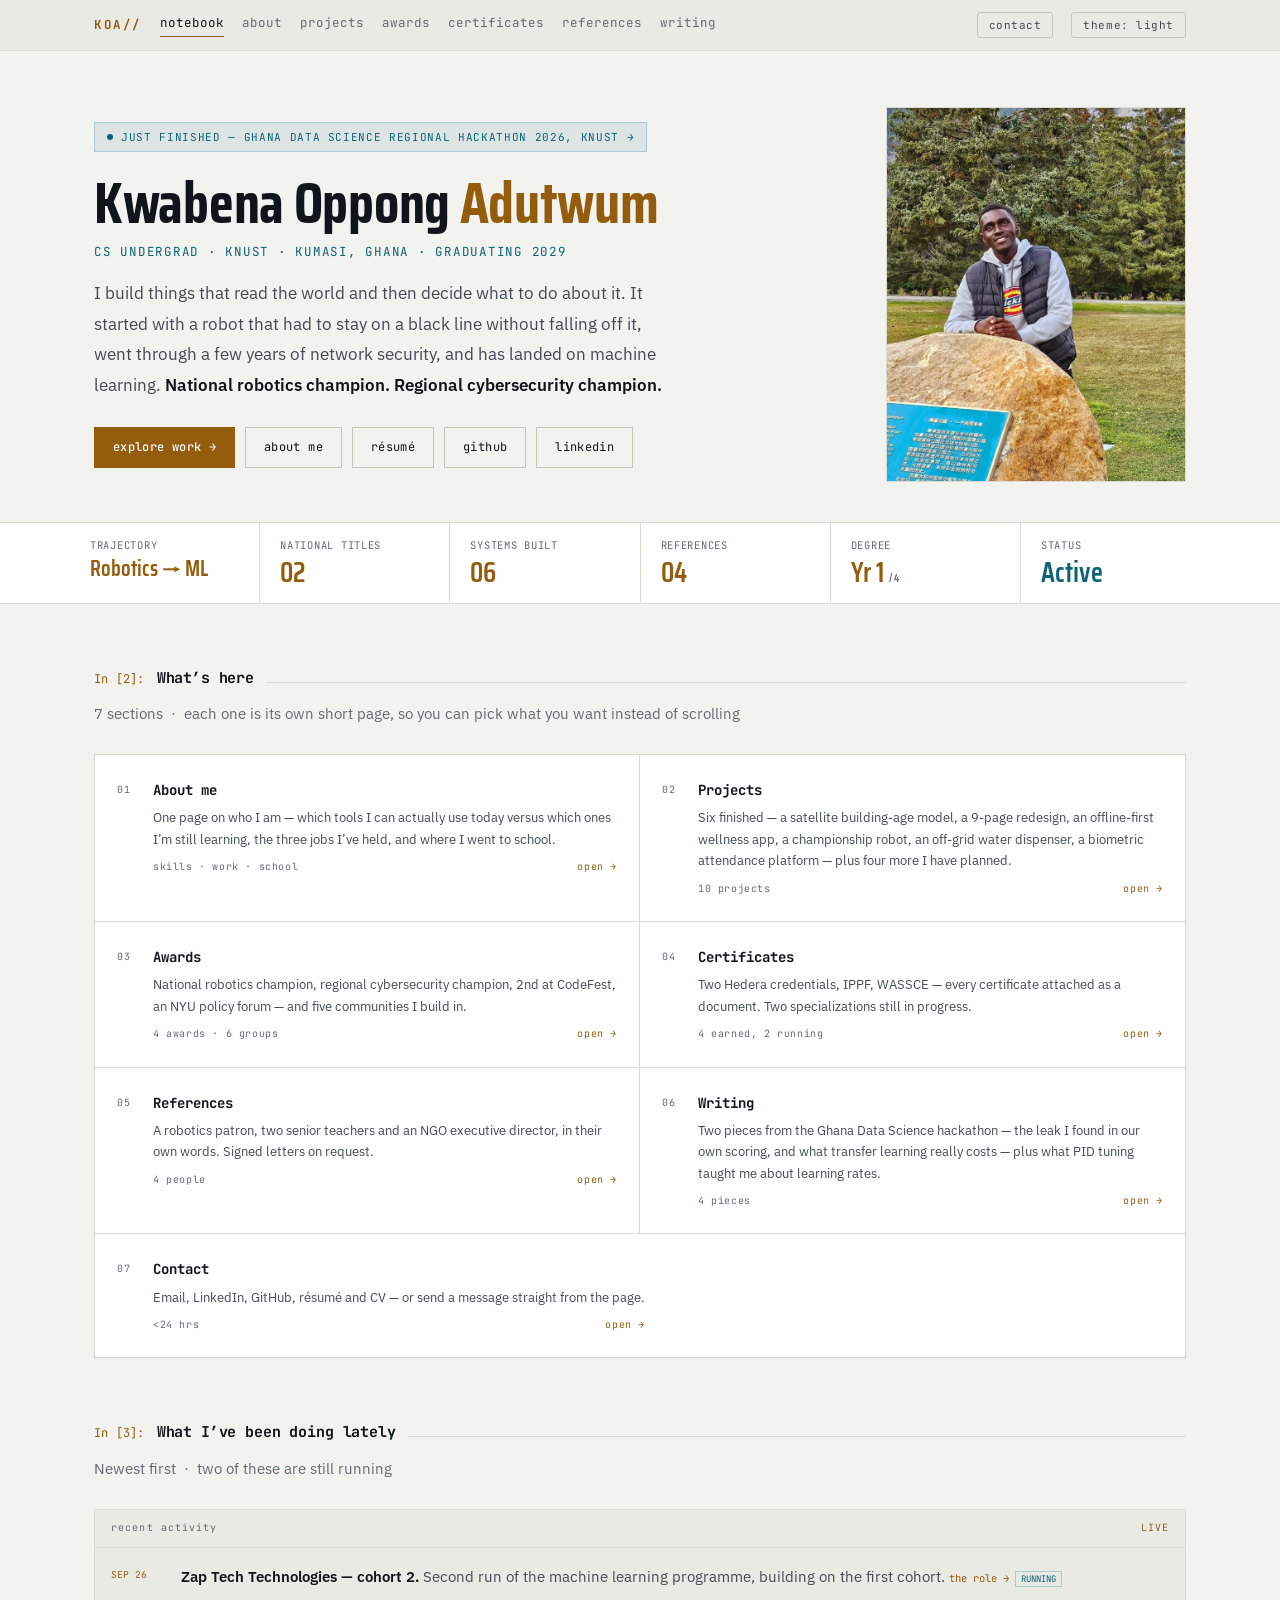
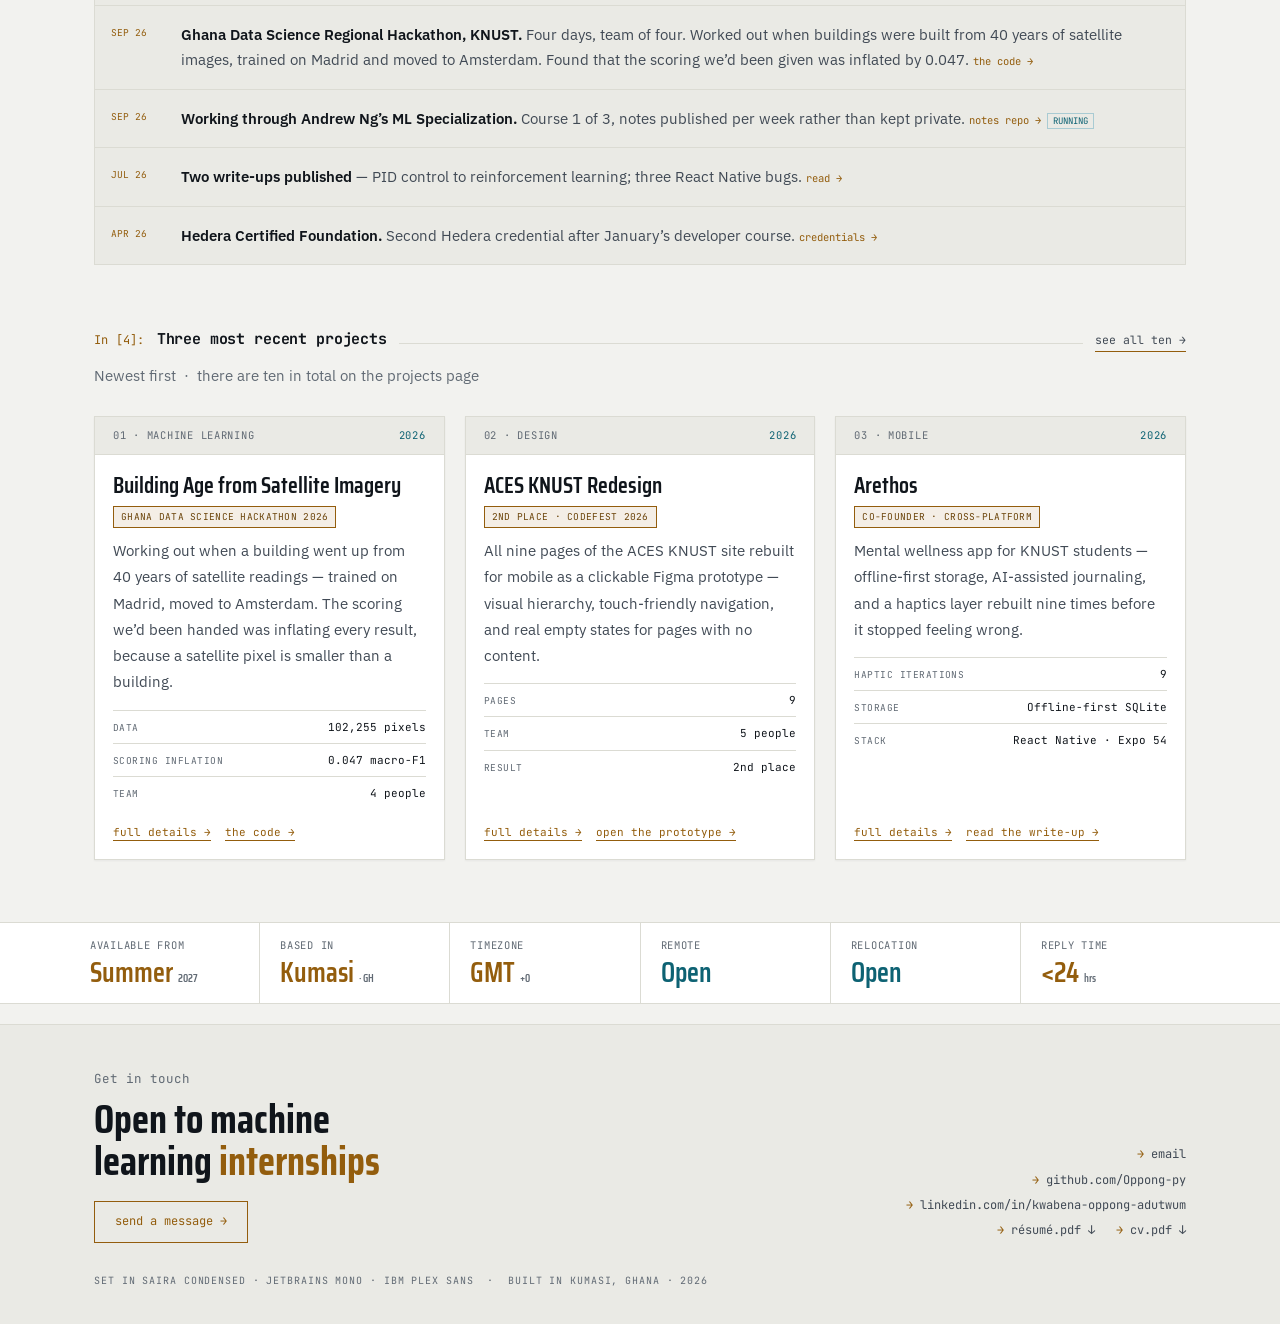
==== index.html @ 84f08b98 "recent_projects_section_update" ====
<!DOCTYPE html>
<html lang="en" data-theme="light">
<head>
<meta charset="UTF-8">
<meta name="viewport" content="width=device-width, initial-scale=1.0">
<title>Kwabena Oppong Adutwum | CS Undergrad &middot; Robotics &amp; Applied ML</title>
<meta name="description" content="Kwabena Oppong Adutwum — Computer Science undergraduate at KNUST, Ghana. National Robotics Champion 2025. Regional Cybersecurity Champion 2024. Building toward machine learning, from control loops to classifiers.">
<link rel="icon" href="assets/icons/favicon.ico" sizes="any">
<link rel="icon" type="image/png" sizes="32x32" href="assets/icons/favicon-32.png">
<link rel="icon" type="image/png" sizes="16x16" href="assets/icons/favicon-16.png">
<link rel="apple-touch-icon" href="assets/icons/apple-touch-icon.png">
<link rel="canonical" href="https://oppong-py.github.io/">
<meta property="og:url" content="https://oppong-py.github.io/">
<meta property="og:title" content="Kwabena Oppong Adutwum | CS Undergrad &middot; Robotics &amp; Applied ML">
<meta property="og:description" content="Kwabena Oppong Adutwum — Computer Science undergraduate at KNUST, Ghana. National Robotics Champion 2025. Regional Cybersecurity Champion 2024. Building toward machine learning, from control loops to classifiers.">
<meta property="og:type" content="website">
<meta property="og:image" content="https://oppong-py.github.io/assets/images/og-preview.png">
<meta name="twitter:card" content="summary_large_image">
<script>(function(){var r=document.documentElement;
try{var t=localStorage.getItem('koa-theme');
if(t==='dark'||t==='light')r.setAttribute('data-theme',t);}catch(e){}
/* Page-transition bootstrap. The hidden start state is applied ONLY once this
   script has run, so with JS off the site is simply always visible. */
try{if(!matchMedia('(prefers-reduced-motion: reduce)').matches){
  r.className+=' js-fx';
  var show=function(){if(r.className.indexOf('is-ready')<0)r.className+=' is-ready';};
  if(document.readyState!=='loading')requestAnimationFrame(show);
  else document.addEventListener('DOMContentLoaded',function(){requestAnimationFrame(show);});
  setTimeout(show,1200);                       /* failsafe: never stay blank */
}}catch(e){r.className+=' is-ready';}})();</script>
<script type="application/ld+json">
{"@context":"https://schema.org","@type":"ProfilePage","mainEntity":{"@type":"Person",
"name":"Kwabena Oppong Adutwum","url":"https://oppong-py.github.io","jobTitle":"Computer Science Student",
"description":"Computer Science undergraduate at KNUST with hands-on experience in embedded intelligence, autonomous systems, and applied machine learning.",
"image":"https://oppong-py.github.io/assets/images/portrait-v2.jpg","email":"oppongkwabena1777dev@gmail.com",
"sameAs":["https://github.com/Oppong-py","https://www.linkedin.com/in/kwabena-oppong-adutwum"],
"alumniOf":{"@type":"CollegeOrUniversity","name":"Kwame Nkrumah University of Science and Technology","url":"https://www.knust.edu.gh"},
"knowsAbout":["Machine Learning","Python","NumPy","Pandas","Robotics","PID Control","Cybersecurity","React Native"],
"award":["National Champion — Robofest Ghana 2025","Regional Champion — National Cybersecurity Challenge 2024","2nd Place — CodeFest 2026 UI/UX Challenge"]}}
</script>
<link rel="preconnect" href="https://fonts.googleapis.com">
<link rel="preconnect" href="https://fonts.gstatic.com" crossorigin>
<link href="https://fonts.googleapis.com/css2?family=Saira+Condensed:wght@500;600;700&family=JetBrains+Mono:wght@400;500;700&family=IBM+Plex+Sans:wght@400;500;600&display=swap" rel="stylesheet">
<link rel="stylesheet" href="styles.css">
</head>
<body>
<a href="#main" class="skip">Skip to content</a>
<nav aria-label="Main">
  <div class="wrap">
    <a href="index.html" class="id">KOA//</a>
    <div class="navlinks">
      <a href="index.html" class="on">notebook</a>
      <a href="about.html">about</a>
      <a href="projects.html">projects</a>
      <a href="achievements.html">awards</a>
      <a href="certifications.html">certificates</a>
      <a href="testimonials.html">references</a>
      <a href="writing.html">writing</a>
    </div>
    <a href="contact.html" class="tog ctc">contact</a>
    <button class="tog" id="themeToggle" type="button" aria-label="Switch colour theme">theme: light</button>
  </div>
</nav>

<div class="wrap hero" id="main">
  <div class="grid">
    <div>
      <a class="live" href="https://www.linkedin.com/posts/hack4dev-datascience-python-share-7483952238399242240-3sN1/" target="_blank" rel="noopener"><i></i>JUST FINISHED &mdash; GHANA DATA SCIENCE REGIONAL HACKATHON 2026, KNUST &rarr;</a>
      <h1>Kwabena Oppong <em>Adutwum</em></h1>
      <div class="role">CS UNDERGRAD &middot; KNUST &middot; KUMASI, GHANA &middot; GRADUATING 2029</div>
      <p class="blurb">I build things that read the world and then decide what to do about it. It started with a robot that had to stay on a black line without falling off it, went through a few years of network security, and has landed on machine learning. <b>National robotics champion. Regional cybersecurity champion.</b></p>
      <div class="cta">
        <a class="p" href="projects.html">explore work &rarr;</a>
        <a href="about.html">about me</a>
        <a href="assets/docs/resume.pdf" target="_blank" rel="noopener">r&eacute;sum&eacute;</a>
        <a href="https://github.com/Oppong-py" target="_blank" rel="noopener">github</a>
        <a href="https://www.linkedin.com/in/kwabena-oppong-adutwum" target="_blank" rel="noopener">linkedin</a>
      </div>
    </div>
    <div class="portrait">
      <img src="assets/images/portrait-v2.jpg" alt="Kwabena Oppong Adutwum" width="720" height="900">
    </div>
  </div>
</div>

<div class="strip">
  <div class="wrap">
    <div class="c"><div class="l">Trajectory</div><div class="v" style="font-size:22px">Robotics &rarr; ML</div></div>
    <div class="c"><div class="l">National titles</div><div class="v num">02</div></div>
    <div class="c"><div class="l">Systems built</div><div class="v num">06</div></div>
    <div class="c"><div class="l">References</div><div class="v num">04</div></div>
    <div class="c"><div class="l">Degree</div><div class="v">Yr 1 <small>/ 4</small></div></div>
    <div class="c"><div class="l">Status</div><div class="v cool">Active</div></div>
  </div>
</div>

<section class="wrap" id="contents">
  <div class="cell">
    <span class="in">In&nbsp;[2]:</span>
    <h2>What&rsquo;s here</h2>
    <span class="rule"></span>
  </div>
  <div class="out">7 sections &nbsp;&middot;&nbsp; each one is its own short page, so you can pick what you want instead of scrolling</div>
  <div class="toc">
    <a class="tc" href="about.html">
      <div class="n">01</div>
      <div class="b">
        <div class="cd">About me</div>
        <p>One page on who I am &mdash; which tools I can actually use today versus which ones I&rsquo;m still learning, the three jobs I&rsquo;ve held, and where I went to school.</p>
        <div class="mt"><span>skills &middot; work &middot; school</span><i>open &rarr;</i></div>
      </div>
    </a>
    <a class="tc" href="projects.html">
      <div class="n">02</div>
      <div class="b">
        <div class="cd">Projects</div>
        <p>Six finished &mdash; a satellite building-age model, a 9-page redesign, an offline-first wellness app, a championship robot, an off-grid water dispenser, a biometric attendance platform &mdash; plus four more I have planned.</p>
        <div class="mt"><span>10 projects</span><i>open &rarr;</i></div>
      </div>
    </a>
    <a class="tc" href="achievements.html">
      <div class="n">03</div>
      <div class="b">
        <div class="cd">Awards</div>
        <p>National robotics champion, regional cybersecurity champion, 2nd at CodeFest, an NYU policy forum &mdash; and five communities I build in.</p>
        <div class="mt"><span>4 awards &middot; 6 groups</span><i>open &rarr;</i></div>
      </div>
    </a>
    <a class="tc" href="certifications.html">
      <div class="n">04</div>
      <div class="b">
        <div class="cd">Certificates</div>
        <p>Two Hedera credentials, IPPF, WASSCE &mdash; every certificate attached as a document. Two specializations still in progress.</p>
        <div class="mt"><span>4 earned, 2 running</span><i>open &rarr;</i></div>
      </div>
    </a>
    <a class="tc" href="testimonials.html">
      <div class="n">05</div>
      <div class="b">
        <div class="cd">References</div>
        <p>A robotics patron, two senior teachers and an NGO executive director, in their own words. Signed letters on request.</p>
        <div class="mt"><span>4 people</span><i>open &rarr;</i></div>
      </div>
    </a>
    <a class="tc" href="writing.html">
      <div class="n">06</div>
      <div class="b">
        <div class="cd">Writing</div>
        <p>Two pieces from the Ghana Data Science hackathon &mdash; the leak I found in our own scoring, and what transfer learning really costs &mdash; plus what PID tuning taught me about learning rates.</p>
        <div class="mt"><span>4 pieces</span><i>open &rarr;</i></div>
      </div>
    </a>
    <a class="tc" href="contact.html">
      <div class="n">07</div>
      <div class="b">
        <div class="cd">Contact</div>
        <p>Email, LinkedIn, GitHub, r&eacute;sum&eacute; and CV &mdash; or send a message straight from the page.</p>
        <div class="mt"><span>&lt;24 hrs</span><i>open &rarr;</i></div>
      </div>
    </a>
  </div>
</section>

<section class="wrap" id="now" style="padding-top:0">
  <div class="cell">
    <span class="in">In&nbsp;[3]:</span>
    <h2>What I&rsquo;ve been doing lately</h2>
    <span class="rule"></span>
  </div>
  <div class="out">Newest first &nbsp;&middot;&nbsp; two of these are still running</div>
  <div class="log" id="log">
    <div class="h"><span>recent activity</span><b>LIVE</b></div>
    <div class="r"><time>SEP 26</time><span><b>Zap Tech Technologies &mdash; cohort 2.</b> Second run of the machine learning programme, building on the first cohort. <a href="about.html#experience">the role &rarr;</a><span class="st">RUNNING</span></span></div>
    <div class="r"><time>SEP 26</time><span><b>Ghana Data Science Regional Hackathon, KNUST.</b> Four days, team of four. Worked out when buildings were built from 40 years of satellite images, trained on Madrid and moved to Amsterdam. Found that the scoring we&rsquo;d been given was inflated by 0.047. <a href="https://github.com/Oppong-py/gds-hackathon-2026-building-age" target="_blank" rel="noopener">the code &rarr;</a></span></div>
    <div class="r"><time>SEP 26</time><span><b>Working through Andrew Ng&rsquo;s ML Specialization.</b> Course 1 of 3, notes published per week rather than kept private. <a href="https://github.com/Oppong-py/ml-specialization-coursera" target="_blank" rel="noopener">notes repo &rarr;</a><span class="st">RUNNING</span></span></div>
    <div class="r"><time>JUL 26</time><span><b>Two write-ups published</b> &mdash; PID control to reinforcement learning; three React Native bugs. <a href="writing.html">read &rarr;</a></span></div>
    <div class="r"><time>APR 26</time><span><b>Hedera Certified Foundation.</b> Second Hedera credential after January&rsquo;s developer course. <a href="certifications.html">credentials &rarr;</a></span></div>
  </div>
</section>

<section class="wrap" id="featured" style="padding-top:0">
  <div class="cell">
    <span class="in">In&nbsp;[4]:</span>
    <h2>Three most recent projects</h2>
    <span class="rule"></span>
    <a href="projects.html">see all ten &rarr;</a>
  </div>
  <div class="out">Newest first &nbsp;&middot;&nbsp; there are ten in total on the projects page</div>

  <div class="panels">
    <article class="pan">
      <div class="idx"><span>01 &middot; MACHINE LEARNING</span><b>2026</b></div>
      <div class="body">
        <h3>Building Age from Satellite Imagery</h3>
        <span class="tag">GHANA DATA SCIENCE HACKATHON 2026</span>
        <p>Working out when a building went up from 40 years of satellite readings &mdash; trained on Madrid, moved to Amsterdam. The scoring we&rsquo;d been handed was inflating every result, because a satellite pixel is smaller than a building.</p>
        <div class="spec">
          <div class="r"><span class="k">Data</span><span class="v num">102,255 pixels</span></div>
          <div class="r"><span class="k">Scoring inflation</span><span class="v num">0.047 macro-F1</span></div>
          <div class="r"><span class="k">Team</span><span class="v">4 people</span></div>
        </div>
        <div class="links"><a href="projects.html"><span>full details &rarr;</span></a><a href="https://github.com/Oppong-py/gds-hackathon-2026-building-age" target="_blank" rel="noopener"><span>the code &rarr;</span></a></div>
      </div>
    </article>

    <article class="pan">
      <div class="idx"><span>02 &middot; DESIGN</span><b>2026</b></div>
      <div class="body">
        <h3>ACES KNUST Redesign</h3>
        <span class="tag">2ND PLACE &middot; CODEFEST 2026</span>
        <p>All nine pages of the ACES KNUST site rebuilt for mobile as a clickable Figma prototype &mdash; visual hierarchy, touch-friendly navigation, and real empty states for pages with no content.</p>
        <div class="spec">
          <div class="r"><span class="k">Pages</span><span class="v num">9</span></div>
          <div class="r"><span class="k">Team</span><span class="v">5 people</span></div>
          <div class="r"><span class="k">Result</span><span class="v">2nd place</span></div>
        </div>
        <div class="links"><a href="projects.html"><span>full details &rarr;</span></a><a href="https://www.figma.com/proto/uZCkzk7lSsNmTTUwJMdSu9/Untitled?node-id=8-85&t=7QIixyMz9WWijsW7-1&starting-point-node-id=8%3A85" target="_blank" rel="noopener"><span>open the prototype &rarr;</span></a></div>
      </div>
    </article>

    <article class="pan">
      <div class="idx"><span>03 &middot; MOBILE</span><b>2026</b></div>
      <div class="body">
        <h3>Arethos</h3>
        <span class="tag">CO-FOUNDER &middot; CROSS-PLATFORM</span>
        <p>Mental wellness app for KNUST students &mdash; offline-first storage, AI-assisted journaling, and a haptics layer rebuilt nine times before it stopped feeling wrong.</p>
        <div class="spec">
          <div class="r"><span class="k">Haptic iterations</span><span class="v num">9</span></div>
          <div class="r"><span class="k">Storage</span><span class="v">Offline-first SQLite</span></div>
          <div class="r"><span class="k">Stack</span><span class="v">React Native &middot; Expo 54</span></div>
        </div>
        <div class="links"><a href="projects.html"><span>full details &rarr;</span></a><a href="blog-arethos-rn.html"><span>read the write-up &rarr;</span></a></div>
      </div>
    </article>
  </div>
  <div class="swipe-hint">&larr; swipe for more &rarr;</div>
</section>

<div class="strip">
  <div class="wrap">
    <div class="c"><div class="l">Available from</div><div class="v">Summer <small>2027</small></div></div>
    <div class="c"><div class="l">Based in</div><div class="v">Kumasi <small>&middot; GH</small></div></div>
    <div class="c"><div class="l">Timezone</div><div class="v">GMT <small>+0</small></div></div>
    <div class="c"><div class="l">Remote</div><div class="v cool">Open</div></div>
    <div class="c"><div class="l">Relocation</div><div class="v cool">Open</div></div>
    <div class="c"><div class="l">Reply time</div><div class="v num">&lt;24 <small>hrs</small></div></div>
  </div>
</div>

<footer>
  <div class="wrap">
    <div class="top">
      <div>
        <div class="k">Get in touch</div>
        <h2>Open to machine<br>learning <em>internships</em></h2>
        <a class="fcta" href="contact.html">send a message &rarr;</a>
      </div>
      <div class="links">
        <a href="mailto:oppongkwabena1777dev@gmail.com"><i>&rarr;</i> email</a><br>
        <a href="https://github.com/Oppong-py" target="_blank" rel="noopener"><i>&rarr;</i> github.com/Oppong-py</a><br>
        <a href="https://www.linkedin.com/in/kwabena-oppong-adutwum" target="_blank" rel="noopener"><i>&rarr;</i> linkedin.com/in/kwabena-oppong-adutwum</a><br>
        <a href="assets/docs/resume.pdf" target="_blank" rel="noopener"><i>&rarr;</i> r&eacute;sum&eacute;.pdf</a>
        <a href="assets/docs/resume.pdf" download title="Download r&eacute;sum&eacute;">&darr;</a> &nbsp;
        <a href="assets/docs/cv.pdf" target="_blank" rel="noopener"><i>&rarr;</i> cv.pdf</a>
        <a href="assets/docs/cv.pdf" download title="Download CV">&darr;</a>
      </div>
    </div>
    <div class="colophon">SET IN SAIRA CONDENSED &middot; JETBRAINS MONO &middot; IBM PLEX SANS &nbsp;&middot;&nbsp; BUILT IN KUMASI, GHANA &middot; 2026</div>
  </div>
</footer>

<div class="lb" id="lb" hidden><button class="lbx" type="button" aria-label="Close">&times;</button><img id="lbi" src="" alt=""></div>

<script>
(function () {
  var root = document.documentElement, btn = document.getElementById('themeToggle');
  function save(v) { try { localStorage.setItem('koa-theme', v); } catch (e) {} }
  /* the theme was already applied by the inline script in <head>, so there is
     no flash of the wrong colours here — this only wires up the toggle. */
  function label(){ btn.textContent = 'theme: ' + (root.getAttribute('data-theme') || 'light'); }
  label();
  btn.addEventListener('click', function () {
    var next = root.getAttribute('data-theme') === 'dark' ? 'light' : 'dark';
    root.setAttribute('data-theme', next); save(next); label();
  });

  /* lightbox — any element with data-lb opens its image full size */
  var lb = document.getElementById('lb'), lbi = document.getElementById('lbi');
  function close(){ lb.hidden = true; lbi.src = ''; document.body.style.overflow = ''; }
  document.querySelectorAll('[data-lb]').forEach(function (el) {
    el.addEventListener('click', function () {
      lbi.src = el.getAttribute('data-lb');
      lbi.alt = el.getAttribute('alt') || '';
      lb.hidden = false; document.body.style.overflow = 'hidden';
    });
  });
  /* ---- page departure ----------------------------------------------
     Deliberately NOT the View Transitions API. That API is unsupported in
     Firefox and silently does nothing when anything is off, and "nothing"
     looks exactly like the bug. This runs in every browser, on every
     protocol, every time. */
  if (root.className.indexOf('js-fx') !== -1) {
    document.addEventListener('click', function (e) {
      if (e.defaultPrevented || e.button !== 0) return;
      if (e.metaKey || e.ctrlKey || e.shiftKey || e.altKey) return;
      var a = e.target.closest ? e.target.closest('a') : null;
      if (!a || !a.href) return;
      if (a.target && a.target !== '_self') return;      /* new-tab links */
      if (a.hasAttribute('download')) return;
      var href = a.getAttribute('href') || '';
      if (href.charAt(0) === '#' || /^(mailto|tel):/i.test(href)) return;
      var u; try { u = new URL(a.href, location.href); } catch (err) { return; }
      if (u.origin !== location.origin) return;          /* off-site */
      if (/\.(pdf|png|jpe?g|gif|svg|mp4|zip)$/i.test(u.pathname)) return;
      if (u.href === location.href) return;              /* same page */

      e.preventDefault();
      root.className += ' is-leaving';
      var gone = false;
      var go = function () { if (!gone) { gone = true; location.href = a.href; } };
      setTimeout(go, 100);                               /* matches the CSS */
    });
  }
  /* Warm the next page on hover. By the time a visitor has moved the
     pointer onto a link and pressed it (~200ms at minimum), the document
     is usually already fetched — so the exit fade is the only cost. */
  if (root.className.indexOf('js-fx') !== -1) {
    var warmed = {};
    var warm = function (e) {
      var a = e.target.closest ? e.target.closest('a') : null;
      if (!a || !a.href || (a.target && a.target !== '_self')) return;
      var u; try { u = new URL(a.href, location.href); } catch (err) { return; }
      if (u.origin !== location.origin || warmed[u.href]) return;
      if (!/\.html?$/i.test(u.pathname) && u.pathname !== '/') return;
      warmed[u.href] = 1;
      var l = document.createElement('link');
      l.rel = 'prefetch'; l.href = u.href;
      document.head.appendChild(l);
    };
    document.addEventListener('mouseover', warm, { passive: true });
    document.addEventListener('focusin', warm);
  }

  /* coming back via the back button restores a bfcached page mid-fade */
  window.addEventListener('pageshow', function () {
    root.className = root.className.replace(/\s*is-leaving/g, '');
  });

  /* show the confirmation banner when Formspree sends the visitor back */
  if (location.search.indexOf('sent=1') !== -1) {
    var s = document.getElementById('sent');
    if (s) { s.hidden = false; s.scrollIntoView({block:'center'}); }
  }

  lb.addEventListener('click', close);
  document.addEventListener('keydown', function (e) { if (e.key === 'Escape' && !lb.hidden) close(); });
})();
</script>
</body>
</html>
---- styles.css ----
/* ═══════════════════════════════════════════════════════════
   Kwabena Oppong Adutwum — portfolio v2 "Notebook"
   Light-first. Dark via [data-theme="dark"] or OS preference.
   ═══════════════════════════════════════════════════════════ */

*, *::before, *::after { box-sizing: border-box; margin: 0; padding: 0; }

:root{
  --ground:#F2F2EF; --surface:#FFFFFF; --sunken:#EAEAE5;
  --line:#DBDBD3; --line2:#C6C6BC;
  --ink:#10151B; --ink2:#414A55; --dim:#616A74;
  --accent:#935D0D; --accent-2:#6B440A; --accent-wash:rgba(147,93,13,.10);
  --accent-ink:#88560C;   /* accent text on an accent-wash background */
  --cool:#0D6273; --cool-wash:rgba(13,98,115,.09); --cool-line:#A9CBD3;
  --shadow:0 1px 2px rgba(16,21,27,.05);
  --d:'Saira Condensed','Arial Narrow',sans-serif;
  --m:'JetBrains Mono',ui-monospace,'Courier New',monospace;
  --b:'IBM Plex Sans',system-ui,-apple-system,sans-serif;
}
@media (prefers-color-scheme:dark){
  :root:not([data-theme="light"]){
    --ground:#0A0F15; --surface:#101922; --sunken:#0C141C;
    --line:#1D2B38; --line2:#2C3E4E;
    --ink:#E2EAF2; --ink2:#A9B9C7; --dim:#74848F;
    --accent:#EDAE3E; --accent-2:#F0BC63; --accent-wash:rgba(237,174,62,.12);
    --accent-ink:#EDAE3E;
    --cool:#5FD4E8; --cool-wash:rgba(95,212,232,.09); --cool-line:#22505C;
    --shadow:0 1px 2px rgba(0,0,0,.4);
  }
}
:root[data-theme="dark"]{
  --ground:#0A0F15; --surface:#101922; --sunken:#0C141C;
  --line:#1D2B38; --line2:#2C3E4E;
  --ink:#E2EAF2; --ink2:#A9B9C7; --dim:#74848F;
  --accent:#EDAE3E; --accent-2:#F0BC63; --accent-wash:rgba(237,174,62,.12);
    --accent-ink:#EDAE3E;
  --cool:#5FD4E8; --cool-wash:rgba(95,212,232,.09); --cool-line:#22505C;
  --shadow:0 1px 2px rgba(0,0,0,.4);
}

html{ scroll-behavior:smooth; }
body{ background:var(--ground); color:var(--ink); font-family:var(--b);
  font-size:16px; line-height:1.65; -webkit-font-smoothing:antialiased; }
img{ max-width:100%; height:auto; }
a{ color:inherit; }
.wrap{ max-width:1140px; margin:0 auto; padding-inline:24px; }
.num{ font-variant-numeric:tabular-nums; }
:focus-visible{ outline:2px solid var(--accent); outline-offset:2px; }
.skip{ position:absolute; left:50%; top:-60px; transform:translateX(-50%);
  background:var(--accent); color:var(--surface); font-family:var(--m); font-size:12px;
  padding:8px 18px; z-index:100; text-decoration:none; transition:top .2s; }
.skip:focus{ top:0; }

/* ── Nav ─────────────────────────────────────────────────── */
nav{ position:sticky; top:0; z-index:50; background:var(--sunken); border-bottom:1px solid var(--line); }
nav .wrap{ display:flex; align-items:center; gap:18px; padding-block:12px;
  font-family:var(--m); font-size:12.5px; }
nav .id{ color:var(--accent); font-weight:700; letter-spacing:.12em; flex:none; text-decoration:none; }
.navlinks{ display:flex; gap:18px; margin-right:auto; overflow-x:auto; scrollbar-width:none;
  min-width:0; -webkit-overflow-scrolling:touch; }
.navlinks::-webkit-scrollbar{ display:none; }
.navlinks a{ color:var(--dim); text-decoration:none; white-space:nowrap; padding-bottom:3px; }
.navlinks a b{ color:var(--ink2); font-weight:400; }
.navlinks a:hover{ color:var(--ink); }
.navlinks a.on{ color:var(--ink); border-bottom:1px solid var(--accent); }
.tog{ flex:none; background:none; border:1px solid var(--line2); color:var(--ink2);
  font-family:var(--m); font-size:11px; padding:5px 11px; border-radius:3px;
  cursor:pointer; letter-spacing:.05em; }
.tog:hover{ border-color:var(--accent); color:var(--accent); }

/* ── Cells ───────────────────────────────────────────────── */
section{ padding-block:62px; }
.cell{ display:flex; align-items:baseline; gap:12px; margin-bottom:12px; flex-wrap:wrap; }
.cell .in{ font-family:var(--m); font-size:12px; color:var(--accent); flex:none; letter-spacing:.02em; }
.cell h2{ font-family:var(--m); font-size:15px; font-weight:700; letter-spacing:-.01em;
  overflow-wrap:anywhere; min-width:0; }
.cell .rule{ flex:1; height:1px; background:var(--line); min-width:20px; }
.cell a{ font-family:var(--m); font-size:11.5px; color:var(--ink2); text-decoration:none;
  border-bottom:1px solid var(--accent); padding-bottom:1px; white-space:nowrap; }
.out{ font-size:14.5px; line-height:1.65; color:var(--dim); margin-bottom:28px; max-width:74ch;
  overflow-wrap:anywhere; }
.out b{ color:var(--cool); font-weight:400; }

/* ── Page header (sub-pages) ─────────────────────────────── */
.phead{ padding-block:44px 8px; }
.phead .back{ font-family:var(--m); font-size:11.5px; color:var(--dim); text-decoration:none; }
.phead .back:hover{ color:var(--accent); }
.phead h1{ font-family:var(--d); font-size:46px; font-weight:700; line-height:1.05;
  margin-top:14px; text-wrap:balance; }
.phead h1 em{ font-style:normal; color:var(--accent); }
.phead .sub{ font-size:16.5px; color:var(--ink2); margin-top:8px; max-width:62ch; }

/* ── Hero ────────────────────────────────────────────────── */
.hero{ padding-block:56px 40px; }
.hero .grid{ display:grid; grid-template-columns:1fr 300px; gap:52px; align-items:center; }
.live{ display:inline-flex; align-items:center; gap:8px; font-family:var(--m); font-size:11px;
  color:var(--cool); border:1px solid var(--cool-line); background:var(--cool-wash);
  padding:5px 12px; letter-spacing:.06em; }
.live{ text-decoration:none; }
.hero .live{ margin-bottom:22px; }
a.live:hover{ border-color:var(--accent); color:var(--accent); }
.live i{ width:6px; height:6px; border-radius:50%; background:var(--cool); display:block; flex:none; }
.kernel{ font-family:var(--m); font-size:12.5px; color:var(--dim); margin:20px 0 8px; }
.kernel b{ color:var(--accent); font-weight:400; }
h1{ font-family:var(--d); font-size:58px; font-weight:700; line-height:1;
  letter-spacing:-.005em; text-wrap:balance; }
h1 em{ font-style:normal; color:var(--accent); }
.role{ font-family:var(--m); font-size:12.5px; color:var(--cool); letter-spacing:.06em; margin:10px 0 16px; }
.blurb{ font-size:17px; line-height:1.8; color:var(--ink2); max-width:58ch; }
.blurb b{ color:var(--ink); font-weight:600; }
.cta{ display:flex; gap:10px; margin-top:26px; flex-wrap:wrap; }
.cta a{ font-family:var(--m); font-size:12px; letter-spacing:.03em; padding:10px 18px;
  text-decoration:none; border:1px solid var(--line2); color:var(--ink); }
.cta a:hover{ border-color:var(--accent); color:var(--accent); }
.cta a.p{ background:var(--accent); border-color:var(--accent); color:var(--surface); font-weight:500; }
.cta a.p:hover{ background:var(--accent-2); border-color:var(--accent-2); color:var(--surface); }

/* portrait — aspect locked so it never distorts */
.portrait img{ display:block; width:100%; height:auto; aspect-ratio:4/5; object-fit:cover;
  object-position:50% 40%; border:1px solid var(--line); }
.portrait .cap{ font-family:var(--m); font-size:10px; color:var(--dim); letter-spacing:.1em;
  margin-top:8px; text-transform:uppercase; }

/* ── Summary strip ───────────────────────────────────────── */
.strip{ background:var(--surface); border-block:1px solid var(--line); }
.strip .wrap{ display:flex; padding-inline:0; }
.strip .c{ flex:1; padding:14px 20px; border-right:1px solid var(--line); min-width:0; }
.strip .c:last-child{ border-right:none; }
.strip .l{ font-family:var(--m); font-size:10.5px; letter-spacing:.07em; color:var(--dim); text-transform:uppercase; }
.strip .v{ font-family:var(--d); font-size:28px; font-weight:600; color:var(--accent);
  line-height:1.15; margin-top:2px; white-space:nowrap; font-variant-numeric:tabular-nums; }
.strip .v small{ font-size:11px; color:var(--dim); }
.strip .v.cool{ color:var(--cool); }

/* ── Panels (projects) ───────────────────────────────────── */
.panels{ display:grid; grid-template-columns:repeat(3,1fr); gap:20px; }
.panels.two{ grid-template-columns:repeat(2,1fr); }
.pan{ background:var(--surface); border:1px solid var(--line); box-shadow:var(--shadow);
  display:flex; flex-direction:column; }
.pan .idx{ font-family:var(--m); font-size:10.5px; color:var(--dim); letter-spacing:.07em;
  display:flex; justify-content:space-between; gap:10px; padding:10px 18px;
  border-bottom:1px solid var(--line); background:var(--sunken); }
.pan .idx b{ color:var(--cool); font-weight:400; }
.pan .body{ padding:18px; display:flex; flex-direction:column; flex:1; }
.pan h3{ font-family:var(--d); font-size:23px; font-weight:600; line-height:1.1; }
.pan .tag{ display:inline-block; align-self:flex-start; font-family:var(--m); font-size:9.5px;
  color:var(--accent-2); background:var(--accent-wash); border:1px solid var(--accent);
  padding:2px 7px; margin:8px 0 10px; letter-spacing:.03em; }
.pan .tag.plan{ color:var(--cool); background:var(--cool-wash); border-color:var(--cool-line); }
.pan p{ font-size:15px; line-height:1.75; color:var(--ink2); }
.pan p + p{ margin-top:10px; }
.pan.plan{ border-style:dashed; }
.spec{ margin-top:14px; border-top:1px solid var(--line); }
.spec .r{ display:flex; justify-content:space-between; gap:12px; padding:7px 0;
  border-bottom:1px solid var(--line); font-family:var(--m); font-size:11px; }
.spec .r:last-child{ border-bottom:none; }
.spec .k{ color:var(--dim); letter-spacing:.05em; text-transform:uppercase; font-size:9.5px; padding-top:2px; }
.spec .v{ color:var(--ink); text-align:right; font-variant-numeric:tabular-nums; }
.pan .links{ margin-top:auto; padding-top:14px; display:flex; flex-wrap:wrap; gap:14px; }
.pan .links a{ font-family:var(--m); font-size:11px; color:var(--accent); text-decoration:none; }
.pan .links a span{ border-bottom:1px solid var(--accent); padding-bottom:1px; }
.media{ width:100%; display:block; border-bottom:1px solid var(--line); background:var(--sunken);
  aspect-ratio:16/9; object-fit:cover; }
.media.contain{ object-fit:contain; background:var(--sunken); padding:6px; }

/* ── References ──────────────────────────────────────────── */
.refband{ background:var(--surface); border-block:1px solid var(--line); }
.refs{ display:grid; grid-template-columns:repeat(2,1fr); }
.rf{ padding:24px 26px; border-right:1px solid var(--line); border-bottom:1px solid var(--line); }
.rf:nth-child(2n){ border-right:none; }
.rf:nth-last-child(-n+2){ border-bottom:none; }
.rf .q{ font-family:var(--d); font-size:30px; color:var(--accent); line-height:.6; display:block; margin-bottom:8px; }
.rf p{ font-size:15.5px; line-height:1.8; color:var(--ink2); }
.rf .who{ display:flex; align-items:baseline; gap:10px; margin-top:14px; font-family:var(--m); flex-wrap:wrap; }
.rf .who b{ font-size:11.5px; color:var(--ink); font-weight:500; letter-spacing:.03em; }
.rf .who span{ font-size:10.5px; color:var(--dim); }
.rf .who a{ font-size:10.5px; color:var(--accent); text-decoration:none; border-bottom:1px solid var(--accent); }
.refs-more{ display:none; }

/* ── Timeline entries (achievements / activities) ────────── */
.entries{ border-top:1px solid var(--line); }
.entry{ display:grid; grid-template-columns:112px 1fr; gap:26px; padding:28px 0;
  border-bottom:1px solid var(--line); }
.entry .when{ font-family:var(--m); font-size:10.5px; color:var(--accent); letter-spacing:.08em;
  text-transform:uppercase; line-height:1.7; }
.entry .when span{ display:block; color:var(--dim); }
.entry h3{ font-family:var(--d); font-size:24px; font-weight:600; line-height:1.15; }
.entry p{ font-size:15.5px; line-height:1.8; color:var(--ink2); margin-top:9px; max-width:66ch; }
.entry .flag{ display:inline-block; font-family:var(--m); font-size:9.5px; letter-spacing:.09em;
  color:var(--accent-ink);
  color:var(--cool); border:1px solid var(--cool-line); background:var(--cool-wash);
  padding:2px 7px; margin-bottom:7px; }
.entry .links{ margin-top:10px; display:flex; gap:16px; flex-wrap:wrap; }
.entry .links a{ font-family:var(--m); font-size:11px; color:var(--accent); text-decoration:none;
  border-bottom:1px solid var(--accent); padding-bottom:1px; }

/* ── Article (blog) ──────────────────────────────────────── */
.article{ max-width:720px; margin:0 auto; padding-inline:24px; padding-block:12px 60px; }
.article .meta{ font-family:var(--m); font-size:11px; color:var(--accent); letter-spacing:.08em; }
.article h1{ font-size:44px; margin:12px 0 10px; }
.article .standfirst{ font-size:17px; line-height:1.75; color:var(--ink2); margin-bottom:34px;
  padding-bottom:26px; border-bottom:1px solid var(--line); }
.article h2{ font-family:var(--d); font-size:30px; font-weight:600; margin:38px 0 14px; line-height:1.2; }
.article p{ font-size:16px; line-height:1.85; color:var(--ink2); margin-bottom:18px; }
.article p b{ color:var(--ink); font-weight:600; }
.article code{ font-family:var(--m); font-size:.88em; background:var(--sunken);
  border:1px solid var(--line); padding:1px 5px; }
.article pre{ font-family:var(--m); font-size:12.5px; line-height:1.75; background:var(--sunken);
  border:1px solid var(--line); border-left:2px solid var(--accent); padding:16px 18px;
  overflow-x:auto; margin-bottom:22px; color:var(--ink2); }
.article pre b{ color:var(--accent); font-weight:400; }
.article table{ width:100%; border-collapse:collapse; font-size:13.5px; margin-bottom:22px; }
.article th{ font-family:var(--m); font-size:9.5px; letter-spacing:.1em; text-transform:uppercase;
  color:var(--dim); text-align:left; padding:8px 10px; border-bottom:1px solid var(--line2); }
.article td{ padding:8px 10px; border-bottom:1px solid var(--line); color:var(--ink2); vertical-align:top; }
.article td:first-child{ font-family:var(--m); color:var(--accent); width:2.4em; }
.article .tags{ margin-top:34px; padding-top:22px; border-top:1px solid var(--line);
  display:flex; flex-wrap:wrap; gap:8px; }
.article .tags span{ font-family:var(--m); font-size:10.5px; color:var(--dim);
  border:1px solid var(--line); padding:3px 9px; }
.tablewrap{ overflow-x:auto; }

/* ── About + log ─────────────────────────────────────────── */
.two{ display:grid; grid-template-columns:1.25fr 1fr; gap:48px; align-items:start; }
.lead{ font-family:var(--d); font-size:32px; font-weight:600; line-height:1.2;
  margin-bottom:16px; text-wrap:balance; }
.lead em{ font-style:normal; color:var(--accent); }
.two p{ font-size:16px; line-height:1.85; color:var(--ink2); margin-bottom:14px; }
.two p b{ color:var(--ink); font-weight:600; }
.log{ background:var(--sunken); border:1px solid var(--line); }
.log .h{ font-family:var(--m); font-size:10px; letter-spacing:.11em; color:var(--dim);
  padding:10px 16px; border-bottom:1px solid var(--line); display:flex; justify-content:space-between; gap:10px; }
.log .h b{ color:var(--accent); font-weight:400; }
.log .r{ display:flex; gap:14px; padding:16px 16px; border-bottom:1px solid var(--line);
  font-size:14.5px; line-height:1.75; color:var(--ink2); }
.log .r:last-child{ border-bottom:none; }
.log .r time{ font-family:var(--m); font-size:9.5px; color:var(--accent); flex:none; width:56px; padding-top:3px; }
.log .r b{ color:var(--ink); font-weight:600; }
.log .st{ font-family:var(--m); font-size:9px; color:var(--cool); border:1px solid var(--cool-line);
  padding:1px 5px; margin-left:6px; white-space:nowrap; }

/* ── Writing + roadmap ───────────────────────────────────── */
.wr{ display:grid; grid-template-columns:repeat(2,1fr); gap:20px; }
.wi{ background:var(--surface); border:1px solid var(--line); padding:20px;
  box-shadow:var(--shadow); text-decoration:none; display:block; }
.wi:hover{ border-color:var(--accent); }
.wi .m{ font-family:var(--m); font-size:9.5px; color:var(--accent); letter-spacing:.09em; }
.wi h3{ font-family:var(--d); font-size:22px; font-weight:600; margin:7px 0 6px; line-height:1.15; }
.wi p{ font-size:15px; line-height:1.75; color:var(--ink2); }
.wi .go{ font-family:var(--m); font-size:11px; color:var(--accent); margin-top:11px; display:block; }
.queue{ display:grid; grid-template-columns:repeat(3,1fr); gap:20px; }
.qi{ background:var(--surface); border:1px solid var(--line); border-left:2px solid var(--accent); padding:16px 18px; }
.qi .c{ font-family:var(--m); font-size:10.5px; color:var(--accent); overflow-wrap:anywhere; }
.qi .t{ font-size:15.5px; font-weight:600; margin:6px 0 4px; }
.qi .d{ font-size:14px; color:var(--ink2); line-height:1.7; }

/* ── Footer ──────────────────────────────────────────────── */
footer{ background:var(--sunken); border-top:1px solid var(--line); margin-top:20px; }
footer .top{ display:flex; justify-content:space-between; align-items:flex-end; gap:40px;
  padding-block:44px 30px; flex-wrap:wrap; }
footer .k{ font-family:var(--m); font-size:12.5px; color:var(--dim); margin-bottom:10px; }
footer .k b{ color:var(--accent); font-weight:400; }
footer h2{ font-family:var(--d); font-size:40px; font-weight:700; line-height:1.05; }
footer h2 em{ font-style:normal; color:var(--accent); }
footer .links{ font-family:var(--m); font-size:12px; line-height:2.1; text-align:right; }
footer .links a{ color:var(--ink2); text-decoration:none; }
footer .links a:hover{ color:var(--accent); }
footer .links i{ color:var(--accent); font-style:normal; }
footer .colophon{ font-family:var(--m); font-size:10px; color:var(--dim);
  letter-spacing:.09em; padding-bottom:34px; }

/* ═══ Responsive — parity with v1 ═══════════════════════════ */
@media (max-width:880px){
  .hero{ padding-block:36px 28px; }
  .hero .grid{ grid-template-columns:1fr; gap:26px; }
  .portrait{ max-width:190px; }
  h1{ font-size:42px; }
  .phead h1{ font-size:36px; }
  .article h1{ font-size:34px; }
  .strip .wrap{ flex-wrap:wrap; }
  .strip .c{ flex:1 1 33%; border-bottom:1px solid var(--line); }
  .wr, .queue{ grid-template-columns:1fr; }
  .two{ grid-template-columns:1fr; gap:30px; }
  .entry{ grid-template-columns:1fr; gap:8px; }
  .entry .when span{ display:inline; }
  footer .links{ text-align:left; }
  section{ padding-block:38px; }
}

/* mobile: swipeable card rails, matching v1's carousel behaviour */
@media (max-width:768px){
  .panels, .panels.two{
    display:flex; grid-template-columns:none;
    overflow-x:auto; gap:12px; padding-bottom:6px;
    scroll-snap-type:x mandatory; -webkit-overflow-scrolling:touch;
    scrollbar-width:none;
  }
  .panels::-webkit-scrollbar{ display:none; }
  .pan{ flex:0 0 85vw; min-width:85vw; scroll-snap-align:start; }
  .swipe-hint{ display:block; }

  /* references: show the first, link to the rest — v1's pattern */
  .refs{ grid-template-columns:1fr; }
  .rf{ border-right:none; }
  .refs > .rf:nth-child(n+2){ display:none; }
  .refs > .rf:first-child{ border-bottom:none; }
  .refs-more{ display:block; text-align:center; padding:18px 0 4px; }
  .refs-more a{ font-family:var(--m); font-size:12px; color:var(--accent);
    text-decoration:none; border:1px solid var(--accent); padding:9px 20px; display:inline-block; }
}
.swipe-hint{ display:none; font-family:var(--m); font-size:10px; color:var(--dim);
  letter-spacing:.1em; margin-top:10px; text-transform:uppercase; }

@media (max-width:640px){
  .cell .rule{ display:none; }
  .cell h2{ font-size:13.5px; }
}
@media (max-width:480px){
  .strip .c{ flex:1 1 50%; padding:12px 16px; }
  h1{ font-size:34px; }
  .phead h1{ font-size:30px; }
  .article h1{ font-size:28px; }
  footer h2{ font-size:28px; }
  .wrap, .article{ padding-inline:18px; }
  .pan{ flex:0 0 88vw; min-width:88vw; }
}
@media (prefers-reduced-motion:reduce){
  html{ scroll-behavior:auto; }
  *{ transition:none !important; animation:none !important; }
}
/* ═══ v2.1 — page-per-section additions ═══════════════════ */

/* nav contact button */
.tog.ctc{ text-decoration:none; display:inline-block; line-height:normal; }
.tog.ctc.on{ border-color:var(--accent); color:var(--accent); }

/* ── Table of contents (index) ───────────────────────────── */
.toc{ display:grid; grid-template-columns:repeat(2,1fr); gap:0;
  border:1px solid var(--line); background:var(--surface); box-shadow:var(--shadow); }
.tc{ display:flex; gap:16px; padding:24px 22px; text-decoration:none;
  border-right:1px solid var(--line); border-bottom:1px solid var(--line);
  transition:background .15s, border-color .15s; }
.tc:nth-child(2n){ border-right:none; }
.tc:last-child{ grid-column:1 / -1; border-right:none; border-bottom:none; }
.tc:hover{ background:var(--accent-wash); }
.tc .n{ font-family:var(--m); font-size:10px; color:var(--dim); letter-spacing:.1em;
  flex:none; padding-top:3px; width:20px; }
.tc .b{ min-width:0; }
.tc .cd{ font-family:var(--m); font-size:14px; font-weight:700; color:var(--ink);
  overflow-wrap:anywhere; }
.tc:hover .cd{ color:var(--accent); }
.tc p{ font-size:13px; line-height:1.65; color:var(--ink2); margin-top:5px; }
.tc .mt{ display:flex; justify-content:space-between; gap:10px; margin-top:9px;
  font-family:var(--m); font-size:10px; letter-spacing:.06em; }
.tc .mt span{ color:var(--dim); }
.tc .mt i{ font-style:normal; color:var(--accent); }
.log .r a{ font-family:var(--m); font-size:10.5px; color:var(--accent);
  text-decoration:none; white-space:nowrap; }

/* ── Media on project cards + lightbox ───────────────────── */
.mcap{ font-family:var(--m); font-size:10.5px; letter-spacing:.07em; color:var(--dim);
  text-transform:uppercase; padding:6px 18px 0; }
.media[data-lb]{ cursor:zoom-in; }
.lb{ position:fixed; inset:0; z-index:200; background:rgba(8,12,16,.92);
  display:flex; align-items:center; justify-content:center; padding:24px; }
.lb[hidden]{ display:none !important; }
.lb img{ max-width:100%; max-height:92vh; object-fit:contain;
  border:1px solid rgba(255,255,255,.14); }
.lbx{ position:absolute; top:14px; right:18px; background:none; border:none;
  color:#fff; font-size:34px; line-height:1; cursor:pointer; opacity:.75; }
.lbx:hover{ opacity:1; }

/* ── Profile: fact sheet ─────────────────────────────────── */
.fact{ background:var(--sunken); border:1px solid var(--line); font-family:var(--m); }
.fact .h{ display:flex; justify-content:space-between; gap:10px; padding:10px 14px;
  border-bottom:1px solid var(--line); font-size:10px; letter-spacing:.11em; color:var(--dim); }
.fact .h b{ color:var(--accent); font-weight:400; }
.fact .r{ display:flex; justify-content:space-between; gap:14px; padding:9px 14px;
  border-bottom:1px solid var(--line); font-size:11px; }
.fact .r:last-child{ border-bottom:none; }
.fact .r span{ color:var(--dim); letter-spacing:.05em; flex:none; }
.fact .r b{ color:var(--ink); font-weight:500; text-align:right; }

/* ── Skills matrix ───────────────────────────────────────── */
.lg{ display:inline-flex; align-items:center; gap:5px; margin-right:4px; }
.lg i{ width:7px; height:7px; display:inline-block; flex:none; }
.lg i.on{ background:var(--accent); }
.lg i.rm{ background:none; border:1px dashed var(--line2); }
.skg{ display:grid; grid-template-columns:repeat(3,1fr); gap:20px; }
.skc{ background:var(--surface); border:1px solid var(--line); box-shadow:var(--shadow);
  padding:16px 18px 18px; }
.skh{ display:flex; justify-content:space-between; align-items:baseline; gap:10px;
  border-bottom:1px solid var(--line); padding-bottom:9px; margin-bottom:12px; flex-wrap:wrap; }
.skh h3{ font-family:var(--d); font-size:20px; font-weight:600; line-height:1.1; }
.skh span{ font-family:var(--m); font-size:9.5px; color:var(--dim); letter-spacing:.06em;
  white-space:nowrap; }
.skt{ display:flex; flex-wrap:wrap; gap:6px; }
.skt.tight{ margin-top:12px; }
.sk{ font-family:var(--m); font-size:10.5px; letter-spacing:.02em; padding:4px 9px;
  color:var(--accent-ink); background:var(--accent-wash); border:1px solid transparent; }
.sk.rm{ color:var(--dim); background:none; border:1px dashed var(--line2); }

/* ── Experience + education ──────────────────────────────── */
.entry .org{ font-family:var(--m); font-size:11.5px; color:var(--cool); margin-top:3px; }
.bul{ margin:9px 0 0 17px; }
.bul li{ font-size:14px; line-height:1.75; color:var(--ink2); margin-bottom:6px; }
.bul li b{ color:var(--ink); font-weight:600; }
.entry-links{ display:flex; gap:18px; flex-wrap:wrap; padding-top:16px; }
.entry-links a{ font-family:var(--m); font-size:11px; color:var(--accent);
  text-decoration:none; border-bottom:1px solid var(--accent); }
.edug{ display:grid; grid-template-columns:repeat(2,1fr); gap:14px; }
.educ{ position:relative; overflow:hidden; background:var(--surface);
  border:1px solid var(--line); box-shadow:var(--shadow); padding:20px 22px 22px; }
.educ .wm{ position:absolute; right:-8px; top:-8px; width:158px; max-width:38%; opacity:.11;
  pointer-events:none; transition:width .3s ease, opacity .3s ease, transform .3s ease;
  transform-origin:top right; }
.educ:hover .wm{ width:206px; opacity:.18; }
.educ:hover{ border-color:var(--line2); }
.educ h3{ font-family:var(--d); font-size:25px; font-weight:600; line-height:1.1;
  position:relative; }
.educ .org{ font-family:var(--m); font-size:11.5px; color:var(--cool); margin-top:4px; }
.educ .org small{ color:var(--dim); }
.educ .emeta{ font-family:var(--m); font-size:10px; color:var(--dim);
  letter-spacing:.07em; margin:8px 0 12px; }
.educ p{ font-size:13.5px; line-height:1.75; color:var(--ink2); margin-bottom:10px; }

/* ── Writing index ───────────────────────────────────────── */
.wi.big{ padding:26px 28px; }
.wi.big h3{ font-size:28px; }
.wi.big p{ font-size:14.5px; }

/* ── Contact ─────────────────────────────────────────────── */
.chan{ display:grid; grid-template-columns:repeat(2,1fr); gap:0;
  border:1px solid var(--line); background:var(--surface); box-shadow:var(--shadow); }
.ch{ display:flex; align-items:stretch; border-right:1px solid var(--line);
  border-bottom:1px solid var(--line); }
/* 5 channels, laid out: email | linkedin  ·  github (full width)  ·  resume | cv */
.chan .ch:nth-child(2){ border-right:none; }
.chan .ch:nth-child(3){ grid-column:1 / -1; border-right:none; }
.chan .ch:nth-child(5){ border-right:none; }
.chan .ch:nth-child(4), .chan .ch:nth-child(5){ border-bottom:none; }
.ch .main{ display:flex; align-items:baseline; gap:14px; padding:15px 18px;
  text-decoration:none; flex:1; min-width:0; }
.ch:hover{ background:var(--accent-wash); }
.ch .k{ font-family:var(--m); font-size:10px; letter-spacing:.12em; color:var(--dim);
  text-transform:uppercase; flex:none; width:70px; }
.ch .v{ font-family:var(--m); font-size:12.5px; color:var(--ink);
  overflow-wrap:anywhere; min-width:0; }
.ch:hover .v{ color:var(--accent); }
.ch .dl{ font-family:var(--m); font-size:15px; color:var(--accent); text-decoration:none;
  display:flex; align-items:center; padding:0 16px; border-left:1px solid var(--line); flex:none; }
.ch .dl:hover{ background:var(--accent); color:var(--surface); }
.sent{ background:var(--cool-wash); border:1px solid var(--cool-line);
  color:var(--cool); font-family:var(--m); font-size:12.5px; padding:12px 16px; margin-bottom:20px; }
.cform{ display:flex; flex-direction:column; gap:14px; max-width:560px; }
.cform label{ font-family:var(--m); font-size:10px; letter-spacing:.12em; color:var(--dim);
  text-transform:uppercase; display:flex; flex-direction:column; gap:6px; }
.cform input, .cform textarea{ font-family:var(--b); font-size:14.5px; color:var(--ink);
  background:var(--surface); border:1px solid var(--line2); padding:11px 13px;
  width:100%; text-transform:none; letter-spacing:normal; }
.cform textarea{ resize:vertical; min-height:110px; }
.cform input:focus, .cform textarea:focus{ outline:none; border-color:var(--accent); }
.cform button{ align-self:flex-start; font-family:var(--m); font-size:12.5px;
  letter-spacing:.03em; padding:12px 24px; background:var(--accent); color:var(--surface);
  border:1px solid var(--accent); cursor:pointer; font-weight:500; }
.cform button:hover{ background:var(--accent-2); border-color:var(--accent-2); }
.fine{ font-size:11.5px; color:var(--dim); line-height:1.6; max-width:48ch; }
.fcta{ display:inline-block; font-family:var(--m); font-size:12px; margin-top:18px;
  padding:10px 20px; border:1px solid var(--accent); color:var(--accent); text-decoration:none; }
.fcta:hover{ background:var(--accent); color:var(--surface); }

/* ── Projects: one even column of full-width rows ─────────── */
.plist{ display:flex; flex-direction:column; gap:14px; }
.prow{ background:var(--surface); border:1px solid var(--line); box-shadow:var(--shadow);
  display:grid; grid-template-columns:1fr; }
.prow .idx{ grid-column:1 / -1; font-family:var(--m); font-size:10.5px; color:var(--dim);
  letter-spacing:.07em; padding:11px 18px; border-bottom:1px solid var(--line);
  display:flex; justify-content:space-between; gap:10px; background:var(--sunken); }
.prow .idx b{ color:var(--cool); font-weight:400; }
.prow.has-media{ grid-template-columns:390px 1fr; }
.pfig{ position:relative; border-right:1px solid var(--line); background:var(--sunken);
  display:flex; align-items:center; justify-content:center; }
.pfig .media{ border-bottom:none; height:100%; }
.pfig .mcap{ position:absolute; left:0; bottom:0; font-family:var(--m); font-size:8.5px;
  letter-spacing:.11em; color:var(--dim); text-transform:uppercase;
  background:var(--surface); border-top:1px solid var(--line);
  border-right:1px solid var(--line); padding:4px 9px; }
.prow .body{ padding:20px 24px 22px; display:flex; flex-direction:column; min-width:0; }
.prow h3{ font-family:var(--d); font-size:27px; font-weight:600; line-height:1.1; }
.prow .tag{ display:inline-block; align-self:flex-start; font-family:var(--m); font-size:9.5px;
  letter-spacing:.1em; color:var(--accent-ink); background:var(--accent-wash);
  border:1px solid var(--accent-wash); padding:4px 9px; margin:9px 0 12px; }
.prow p{ font-size:14px; line-height:1.75; color:var(--ink2); }
.prow p + p{ margin-top:10px; }
.prow .spec{ margin-top:16px; border-top:1px solid var(--line);
  display:grid; grid-template-columns:repeat(2,1fr); column-gap:26px; }
.prow .spec .r{ display:flex; justify-content:space-between; gap:12px; padding:7px 0;
  border-bottom:1px solid var(--line); font-family:var(--m); font-size:11px; }
.prow .links{ margin-top:auto; padding-top:16px; display:flex; flex-wrap:wrap; gap:16px; }
.prow .links a{ font-family:var(--m); font-size:11px; color:var(--accent); text-decoration:none; }
.prow .links a span{ border-bottom:1px solid var(--accent); padding-bottom:1px; }
.prow .links:empty{ display:none; }

/* small inline live badge, e.g. inside an experience bullet */
.live.sm{ font-size:9.5px; padding:2px 7px; margin-right:7px; vertical-align:1px; }

@media (max-width:900px){
  .prow.has-media{ grid-template-columns:1fr; }
  .pfig{ border-right:none; border-bottom:1px solid var(--line); }
  .pfig .media{ height:auto; }
}
@media (max-width:560px){
  .prow .spec{ grid-template-columns:1fr; }
  .prow .body{ padding:16px 18px 18px; }
  .prow h3{ font-size:23px; }
}

/* ── Responsive for the new blocks ───────────────────────── */
@media (max-width:980px){
  .skg{ grid-template-columns:repeat(2,1fr); }
}
@media (max-width:880px){
  .toc{ grid-template-columns:1fr; }
  .tc{ border-right:none; }
  .tc:last-child{ grid-column:1 / -1; border-right:none; border-bottom:none; }
  .edug{ grid-template-columns:1fr; }
  .chan{ grid-template-columns:1fr; }
  .ch{ border-right:none; }
  .chan .ch:nth-child(3){ grid-column:auto; }
  .chan .ch:nth-child(4){ border-bottom:1px solid var(--line); }
  .chan .ch:last-child{ border-bottom:none; }
  .fact{ order:-1; }
  .wi.big h3{ font-size:24px; }
}
/* narrow: nav links drop to their own full-width row so they aren't
   squeezed to nothing by the contact + theme buttons */
@media (max-width:700px){
  nav .wrap{ flex-wrap:wrap; gap:10px; row-gap:0; }
  nav .id{ margin-right:auto; }
  .navlinks{ order:3; flex:1 0 100%; margin-right:0; gap:16px;
    padding-top:9px; margin-top:9px; border-top:1px solid var(--line); }
  .tog{ font-size:10px; padding:5px 9px; }
}

@media (max-width:620px){
  .skg{ grid-template-columns:1fr; }
  .tc{ padding:15px 16px; gap:12px; }
  .ch .k{ width:58px; }
  .ch .main{ padding:13px 15px; gap:10px; }
  .educ .wm{ width:128px; }
  .educ:hover .wm{ width:150px; }
}

@media print{
  nav, .tog, .swipe-hint, .refs-more, .lb, .cform button{ display:none; }
  body{ background:#fff; color:#000; }
  .panels{ display:grid; grid-template-columns:repeat(2,1fr); }
}

/* ============================================================
   PAGE TRANSITIONS

   NOT the View Transitions API. That was tried and abandoned: it is
   unsupported in Firefox, it silently does nothing whenever any
   precondition is unmet, and "silently does nothing" is visually
   identical to the bug it was meant to fix. Three rounds of tuning
   an effect that may or may not have been running is two too many.

   This is a plain opacity/transform transition on <body>, driven by
   two classes that a script adds. It runs in every browser, on
   http:// and file:// alike, whether or not anything is cached.

   Safety: the hidden start state lives behind .js-fx, which only the
   bootstrap script adds. With JS disabled the site is always visible,
   and a 1200ms failsafe reveals the page even if the script dies.

   Latency budget: only the DEPARTURE delays navigation. The arrival
   costs nothing — the page is already there, it is just fading up. So
   departure is kept short (.18s) and arrival stays generous (.45s):
   all of the smoothness, almost none of the wait. Internal links are
   also prefetched on hover, so the next document is usually cached.

   The arrival starts at opacity .35, NOT 0. Starting from zero meant the
   incoming page was unreadable for the first ~250ms, which reads as "the
   page is taking a while to come" even though nothing is loading. Starting
   part-visible keeps the ease without the blank beat.

   TO RETUNE: .26s (arrival) and .1s (departure). Departure must stay
   <= the 100ms setTimeout in the footer script.
   ============================================================ */

:root.js-fx body {
  opacity: .35;
  transform: translateY(9px);
  transition: opacity .26s cubic-bezier(.45, 0, .55, 1),
              transform .3s cubic-bezier(.22, .7, .28, 1);
  /* Deliberately no compositor hint on <body>. Hinting a transform here
     makes body a containing block for position:fixed descendants, so .lb
     (inset:0) sized itself to the document rather than the viewport and
     the lightbox image landed ~1,550px below the fold. The hint bought
     nothing for a two-property transition; correctness beats it. */
}

/* arrival */
:root.js-fx.is-ready body {
  opacity: 1;
  transform: none;
}

/* departure — faster than the arrival, and upward, so the two read as
   one movement continuing rather than as a bounce */
:root.js-fx.is-leaving body {
  opacity: 0;
  transform: translateY(-4px);
  transition: opacity .1s cubic-bezier(.4, 0, 1, 1),
              transform .1s cubic-bezier(.4, 0, 1, 1);
}

/* The sticky nav does not travel with the page — it is the one thing
   that should feel fixed while the content moves under it. */
:root.js-fx body > nav {
  transition: opacity .3s cubic-bezier(.45, 0, .55, 1);
}
:root.js-fx body > nav { transform: none !important; }

/* Belt and braces for the lightbox. ANY transform, filter or compositor
   hint on <body> makes it the containing block for position:fixed
   descendants — which sizes .lb to the document instead of the viewport
   and pushes the image below the fold. At rest body's transform is
   already none, but this guarantees it for as long as the overlay is
   open, so a future tweak to the page transition cannot break it again. */
:root body:has(.lb:not([hidden])) {
  transform: none !important;
  filter: none !important;
}

@media (prefers-reduced-motion: reduce) {
  :root body, :root.js-fx body {
    opacity: 1 !important;
    transform: none !important;
    transition: none !important;
  }
}
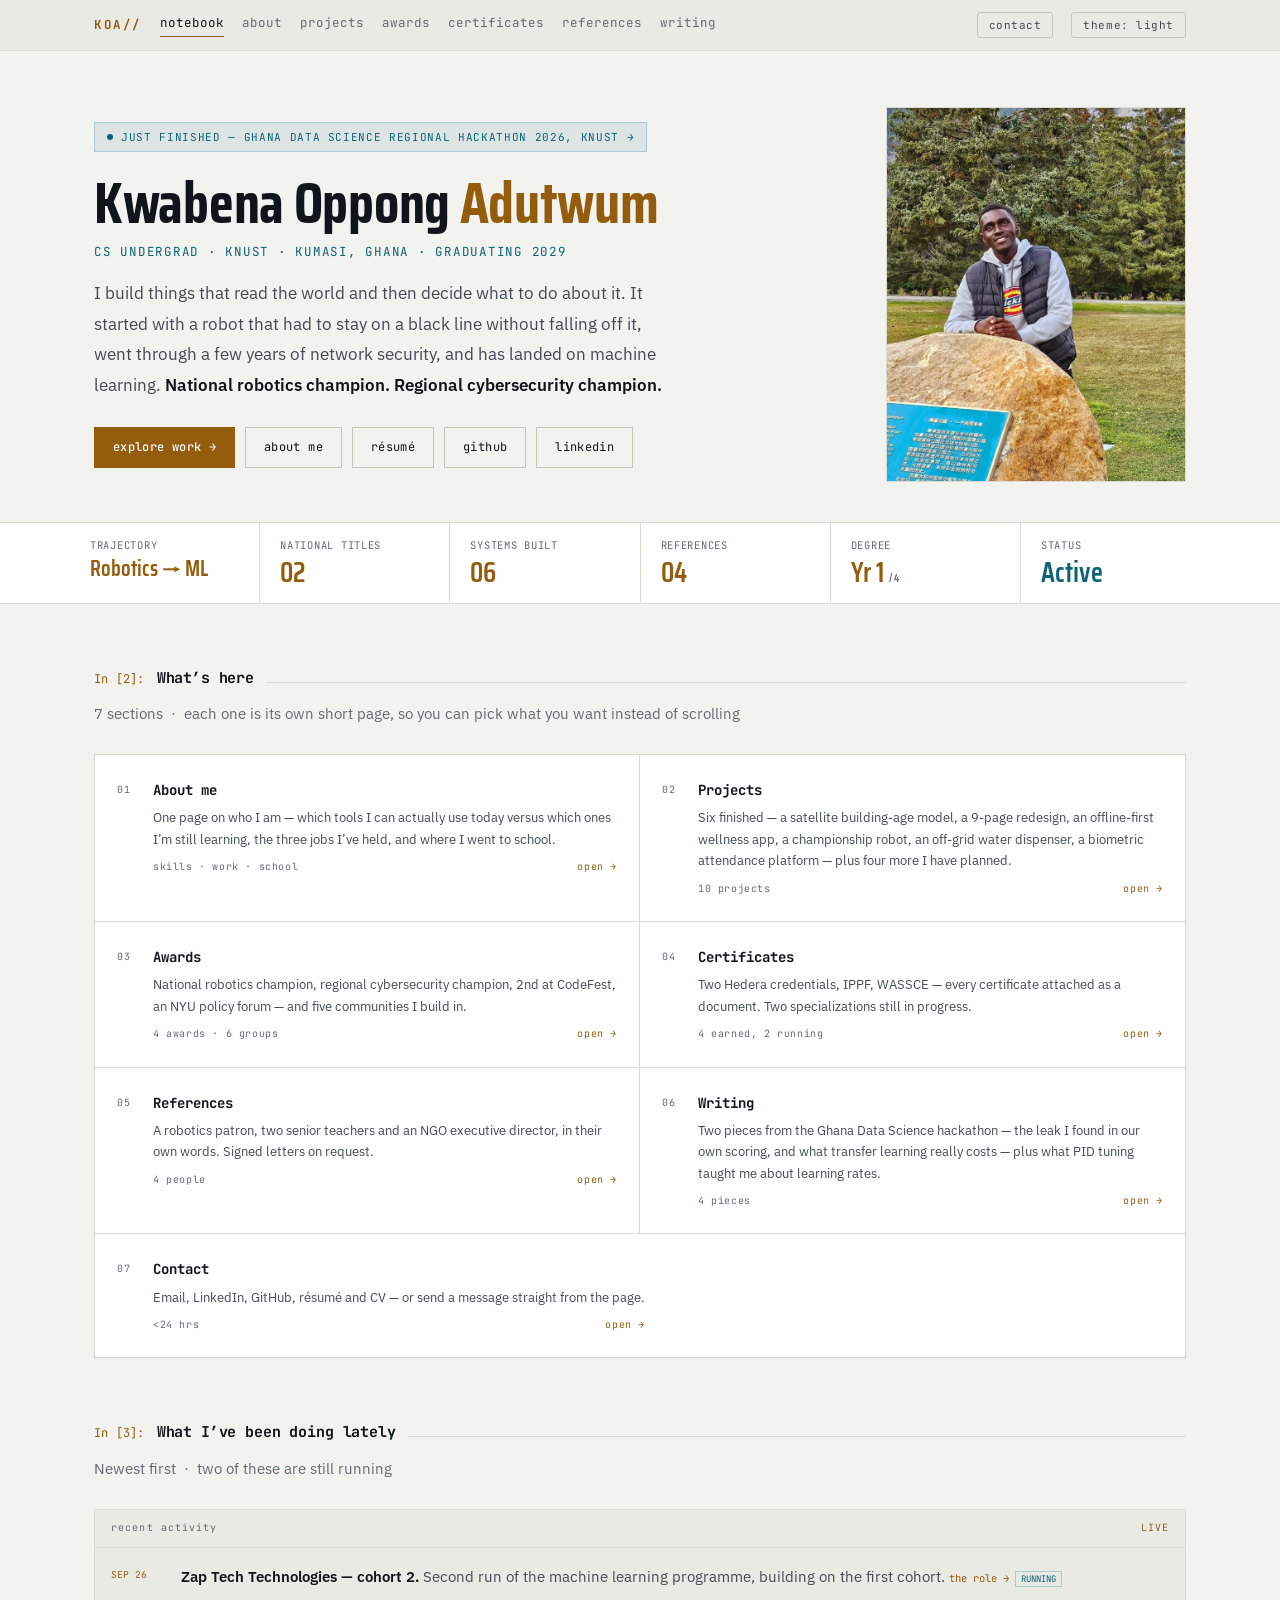
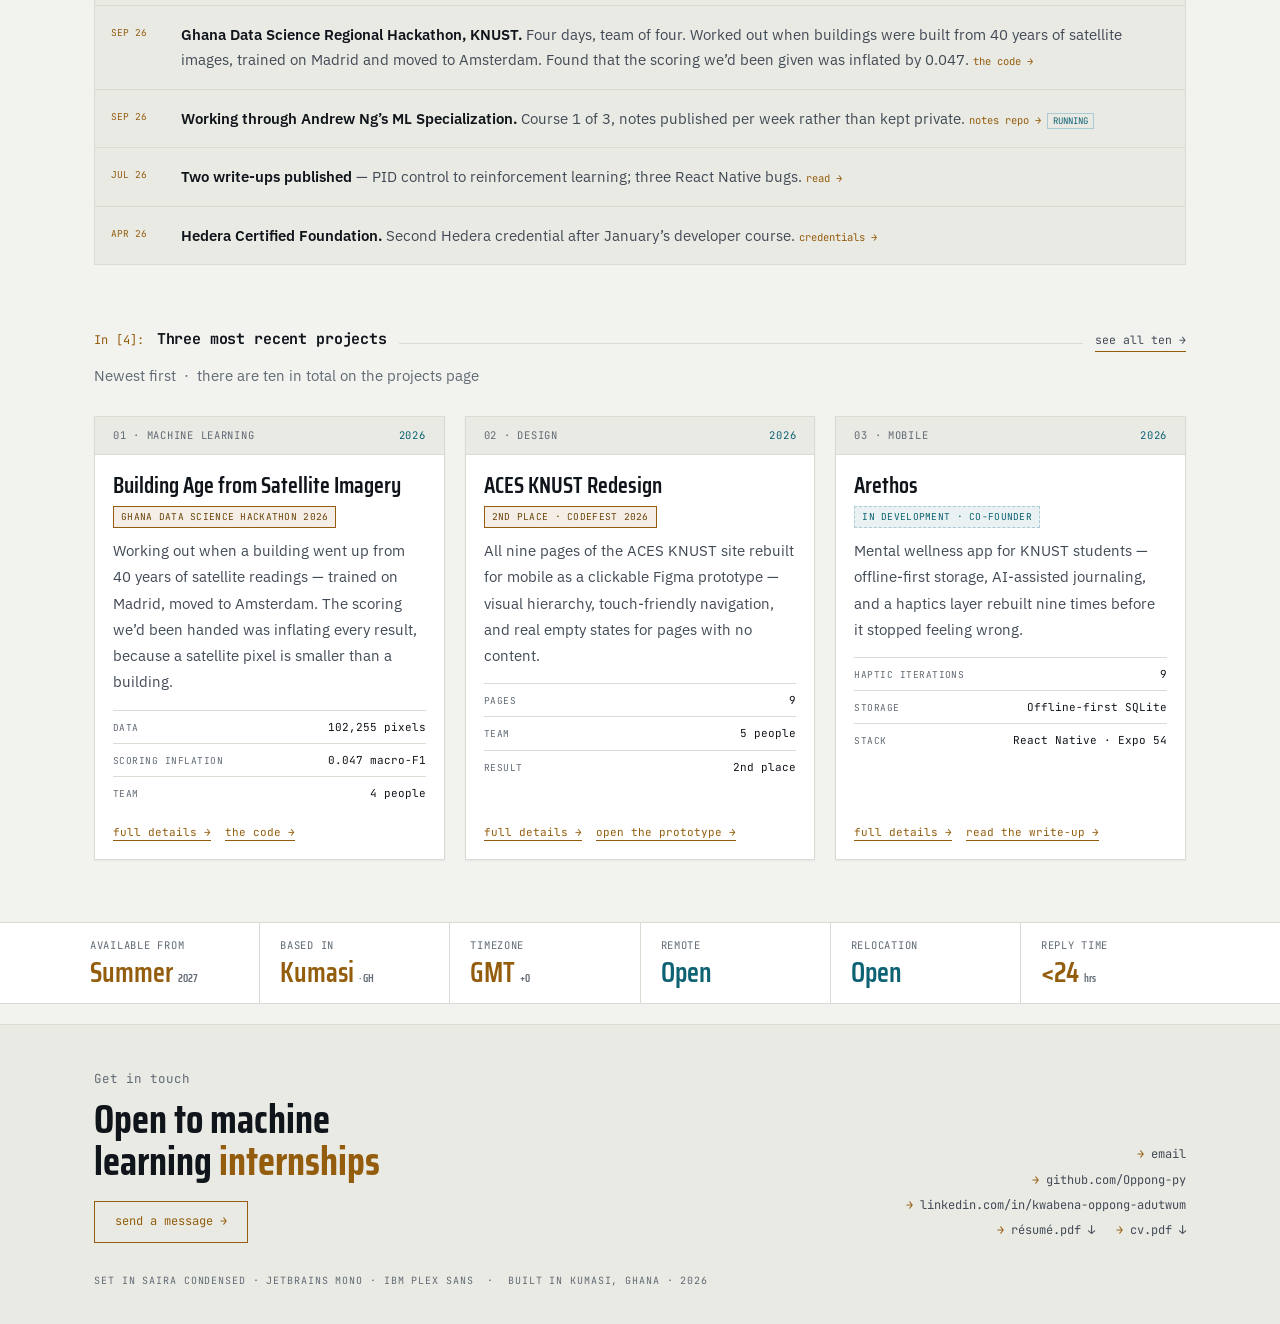
==== commit 30683002: "project_status_update" ====
--- a/index.html
+++ b/index.html
@@ -222,7 +222,7 @@
       <div class="idx"><span>03 &middot; MOBILE</span><b>2026</b></div>
       <div class="body">
         <h3>Arethos</h3>
-        <span class="tag">CO-FOUNDER &middot; CROSS-PLATFORM</span>
+        <span class="tag wip">IN DEVELOPMENT &middot; CO-FOUNDER</span>
         <p>Mental wellness app for KNUST students &mdash; offline-first storage, AI-assisted journaling, and a haptics layer rebuilt nine times before it stopped feeling wrong.</p>
         <div class="spec">
           <div class="r"><span class="k">Haptic iterations</span><span class="v num">9</span></div>
--- a/styles.css
+++ b/styles.css
@@ -147,6 +147,8 @@
   color:var(--accent-2); background:var(--accent-wash); border:1px solid var(--accent);
   padding:2px 7px; margin:8px 0 10px; letter-spacing:.03em; }
 .pan .tag.plan{ color:var(--cool); background:var(--cool-wash); border-color:var(--cool-line); }
+.pan .tag.wip{ color:var(--cool); background:var(--cool-wash); border-color:var(--cool-line);
+  border-style:dashed; }
 .pan p{ font-size:15px; line-height:1.75; color:var(--ink2); }
 .pan p + p{ margin-top:10px; }
 .pan.plan{ border-style:dashed; }
@@ -490,6 +492,8 @@
 .prow .tag{ display:inline-block; align-self:flex-start; font-family:var(--m); font-size:9.5px;
   letter-spacing:.1em; color:var(--accent-ink); background:var(--accent-wash);
   border:1px solid var(--accent-wash); padding:4px 9px; margin:9px 0 12px; }
+.prow .tag.wip{ color:var(--cool); background:var(--cool-wash);
+  border:1px dashed var(--cool-line); }
 .prow p{ font-size:14px; line-height:1.75; color:var(--ink2); }
 .prow p + p{ margin-top:10px; }
 .prow .spec{ margin-top:16px; border-top:1px solid var(--line);
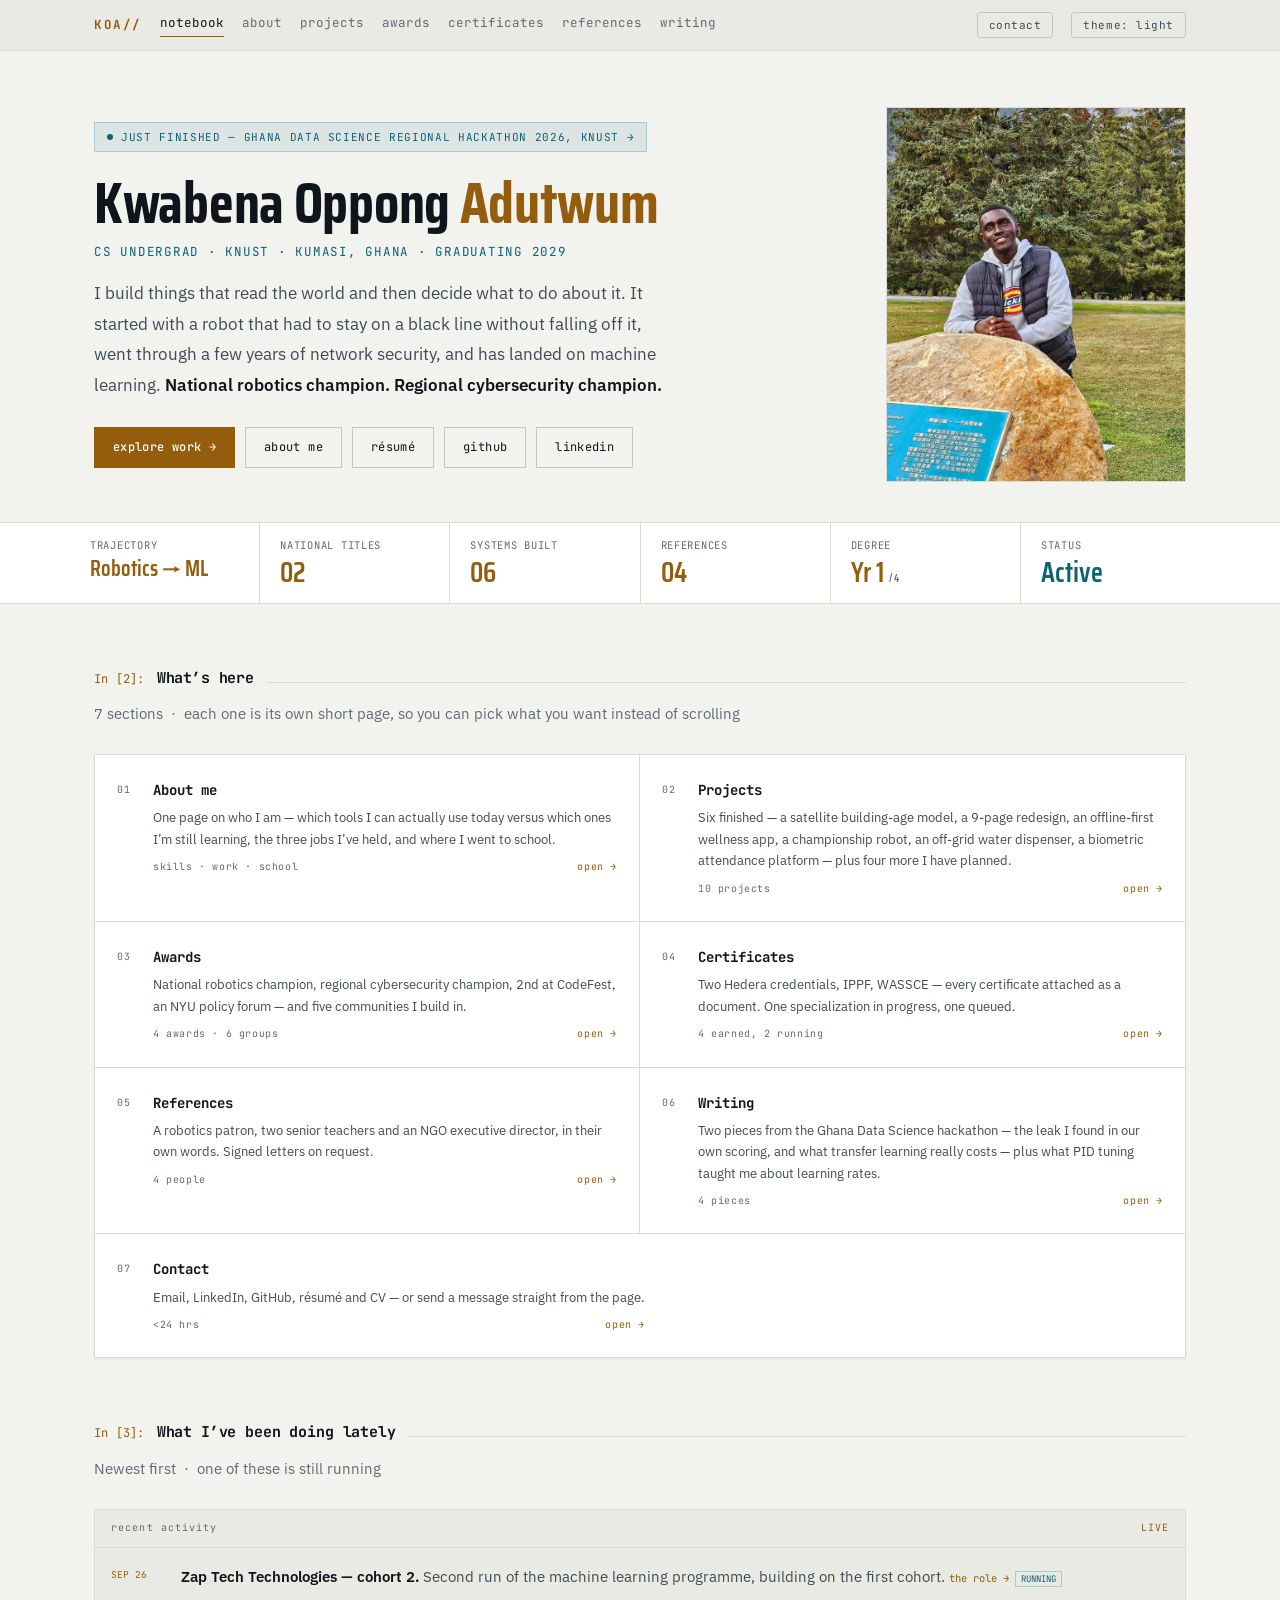
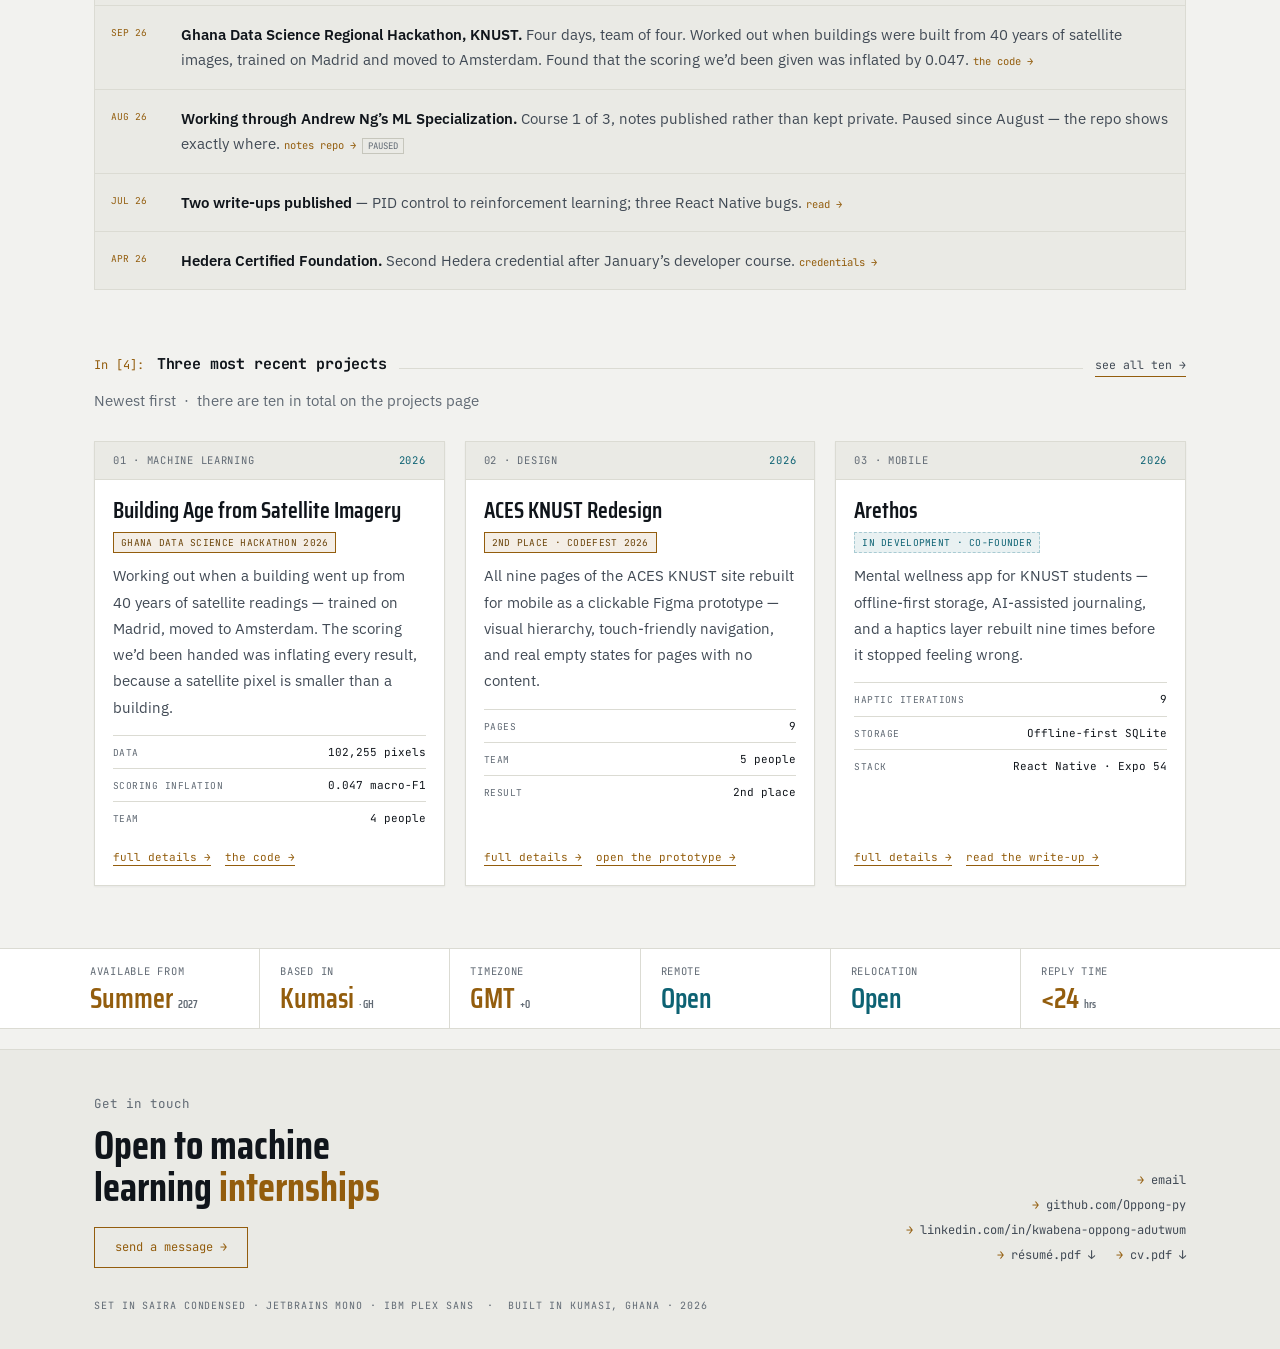
==== commit d872f232: "portfolio_review_updates" ====
--- a/index.html
+++ b/index.html
@@ -130,7 +130,7 @@
       <div class="n">04</div>
       <div class="b">
         <div class="cd">Certificates</div>
-        <p>Two Hedera credentials, IPPF, WASSCE &mdash; every certificate attached as a document. Two specializations still in progress.</p>
+        <p>Two Hedera credentials, IPPF, WASSCE &mdash; every certificate attached as a document. One specialization in progress, one queued.</p>
         <div class="mt"><span>4 earned, 2 running</span><i>open &rarr;</i></div>
       </div>
     </a>
@@ -167,12 +167,12 @@
     <h2>What I&rsquo;ve been doing lately</h2>
     <span class="rule"></span>
   </div>
-  <div class="out">Newest first &nbsp;&middot;&nbsp; two of these are still running</div>
+  <div class="out">Newest first &nbsp;&middot;&nbsp; one of these is still running</div>
   <div class="log" id="log">
     <div class="h"><span>recent activity</span><b>LIVE</b></div>
     <div class="r"><time>SEP 26</time><span><b>Zap Tech Technologies &mdash; cohort 2.</b> Second run of the machine learning programme, building on the first cohort. <a href="about.html#experience">the role &rarr;</a><span class="st">RUNNING</span></span></div>
     <div class="r"><time>SEP 26</time><span><b>Ghana Data Science Regional Hackathon, KNUST.</b> Four days, team of four. Worked out when buildings were built from 40 years of satellite images, trained on Madrid and moved to Amsterdam. Found that the scoring we&rsquo;d been given was inflated by 0.047. <a href="https://github.com/Oppong-py/gds-hackathon-2026-building-age" target="_blank" rel="noopener">the code &rarr;</a></span></div>
-    <div class="r"><time>SEP 26</time><span><b>Working through Andrew Ng&rsquo;s ML Specialization.</b> Course 1 of 3, notes published per week rather than kept private. <a href="https://github.com/Oppong-py/ml-specialization-coursera" target="_blank" rel="noopener">notes repo &rarr;</a><span class="st">RUNNING</span></span></div>
+    <div class="r"><time>AUG 26</time><span><b>Working through Andrew Ng&rsquo;s ML Specialization.</b> Course 1 of 3, notes published rather than kept private. Paused since August &mdash; the repo shows exactly where. <a href="https://github.com/Oppong-py/ml-specialization-coursera" target="_blank" rel="noopener">notes repo &rarr;</a><span class="st off">PAUSED</span></span></div>
     <div class="r"><time>JUL 26</time><span><b>Two write-ups published</b> &mdash; PID control to reinforcement learning; three React Native bugs. <a href="writing.html">read &rarr;</a></span></div>
     <div class="r"><time>APR 26</time><span><b>Hedera Certified Foundation.</b> Second Hedera credential after January&rsquo;s developer course. <a href="certifications.html">credentials &rarr;</a></span></div>
   </div>
--- a/styles.css
+++ b/styles.css
@@ -188,6 +188,7 @@
 .entry .when span{ display:block; color:var(--dim); }
 .entry h3{ font-family:var(--d); font-size:24px; font-weight:600; line-height:1.15; }
 .entry p{ font-size:15.5px; line-height:1.8; color:var(--ink2); margin-top:9px; max-width:66ch; }
+.entry .flag.plan{ color:var(--dim); border-color:var(--line2); background:none; }
 .entry .flag{ display:inline-block; font-family:var(--m); font-size:9.5px; letter-spacing:.09em;
   color:var(--accent-ink);
   color:var(--cool); border:1px solid var(--cool-line); background:var(--cool-wash);
@@ -240,6 +241,7 @@
 .log .r b{ color:var(--ink); font-weight:600; }
 .log .st{ font-family:var(--m); font-size:9px; color:var(--cool); border:1px solid var(--cool-line);
   padding:1px 5px; margin-left:6px; white-space:nowrap; }
+.log .st.off{ color:var(--dim); border-color:var(--line2); }
 
 /* ── Writing + roadmap ───────────────────────────────────── */
 .wr{ display:grid; grid-template-columns:repeat(2,1fr); gap:20px; }
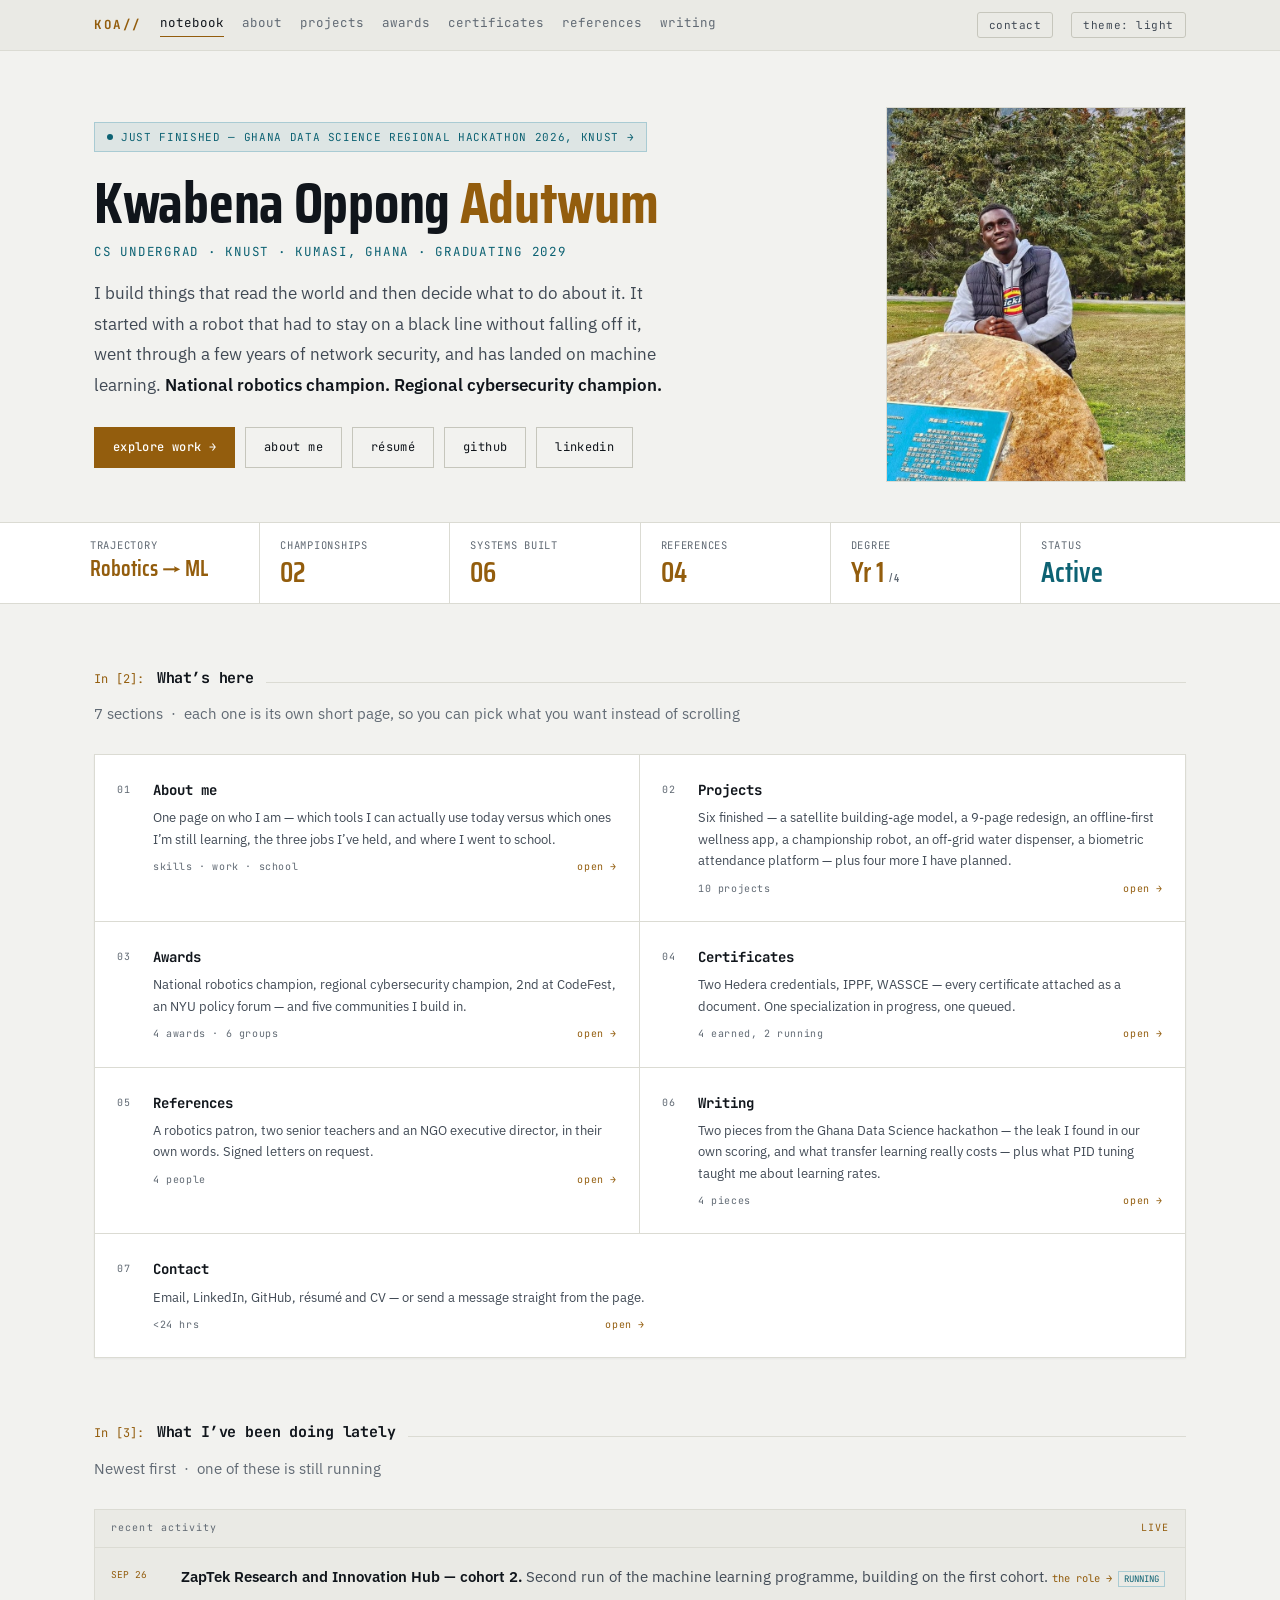
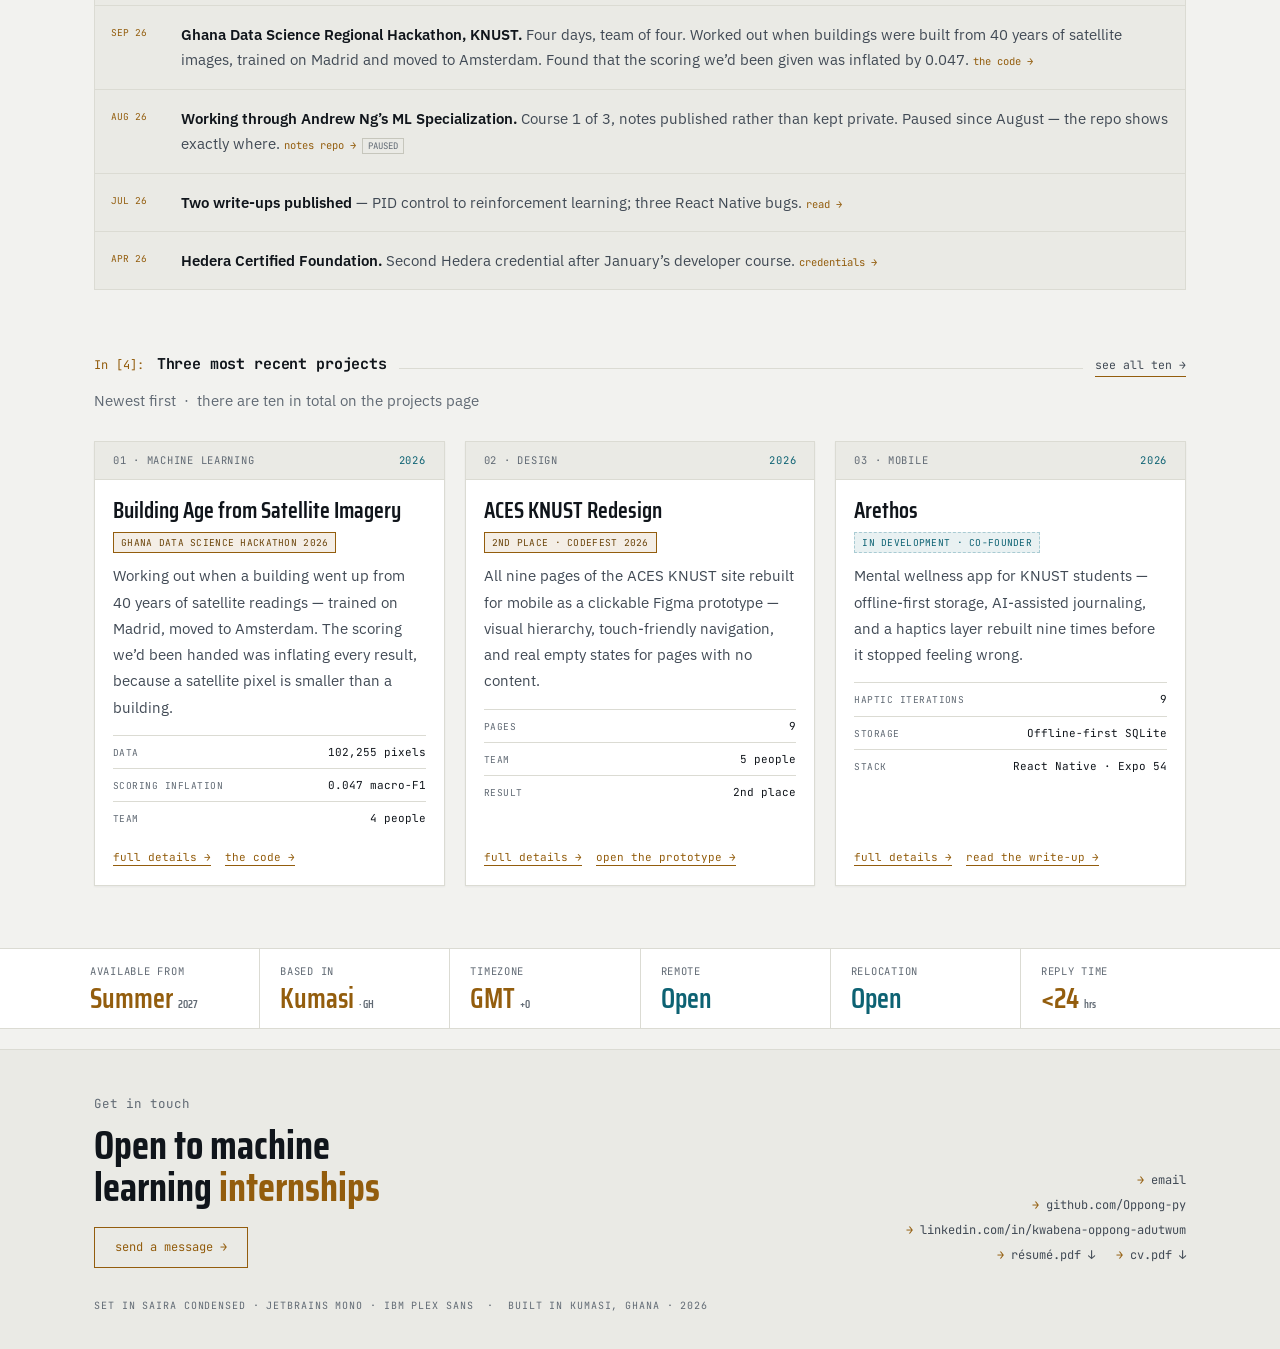
==== commit 35c8148a: "Project_section_about_section_update" ====
--- a/index.html
+++ b/index.html
@@ -86,7 +86,7 @@
 <div class="strip">
   <div class="wrap">
     <div class="c"><div class="l">Trajectory</div><div class="v" style="font-size:22px">Robotics &rarr; ML</div></div>
-    <div class="c"><div class="l">National titles</div><div class="v num">02</div></div>
+    <div class="c"><div class="l">Championships</div><div class="v num">02</div></div>
     <div class="c"><div class="l">Systems built</div><div class="v num">06</div></div>
     <div class="c"><div class="l">References</div><div class="v num">04</div></div>
     <div class="c"><div class="l">Degree</div><div class="v">Yr 1 <small>/ 4</small></div></div>
@@ -170,7 +170,7 @@
   <div class="out">Newest first &nbsp;&middot;&nbsp; one of these is still running</div>
   <div class="log" id="log">
     <div class="h"><span>recent activity</span><b>LIVE</b></div>
-    <div class="r"><time>SEP 26</time><span><b>Zap Tech Technologies &mdash; cohort 2.</b> Second run of the machine learning programme, building on the first cohort. <a href="about.html#experience">the role &rarr;</a><span class="st">RUNNING</span></span></div>
+    <div class="r"><time>SEP 26</time><span><b>ZapTek Research and Innovation Hub &mdash; cohort 2.</b> Second run of the machine learning programme, building on the first cohort. <a href="about.html#experience">the role &rarr;</a><span class="st">RUNNING</span></span></div>
     <div class="r"><time>SEP 26</time><span><b>Ghana Data Science Regional Hackathon, KNUST.</b> Four days, team of four. Worked out when buildings were built from 40 years of satellite images, trained on Madrid and moved to Amsterdam. Found that the scoring we&rsquo;d been given was inflated by 0.047. <a href="https://github.com/Oppong-py/gds-hackathon-2026-building-age" target="_blank" rel="noopener">the code &rarr;</a></span></div>
     <div class="r"><time>AUG 26</time><span><b>Working through Andrew Ng&rsquo;s ML Specialization.</b> Course 1 of 3, notes published rather than kept private. Paused since August &mdash; the repo shows exactly where. <a href="https://github.com/Oppong-py/ml-specialization-coursera" target="_blank" rel="noopener">notes repo &rarr;</a><span class="st off">PAUSED</span></span></div>
     <div class="r"><time>JUL 26</time><span><b>Two write-ups published</b> &mdash; PID control to reinforcement learning; three React Native bugs. <a href="writing.html">read &rarr;</a></span></div>
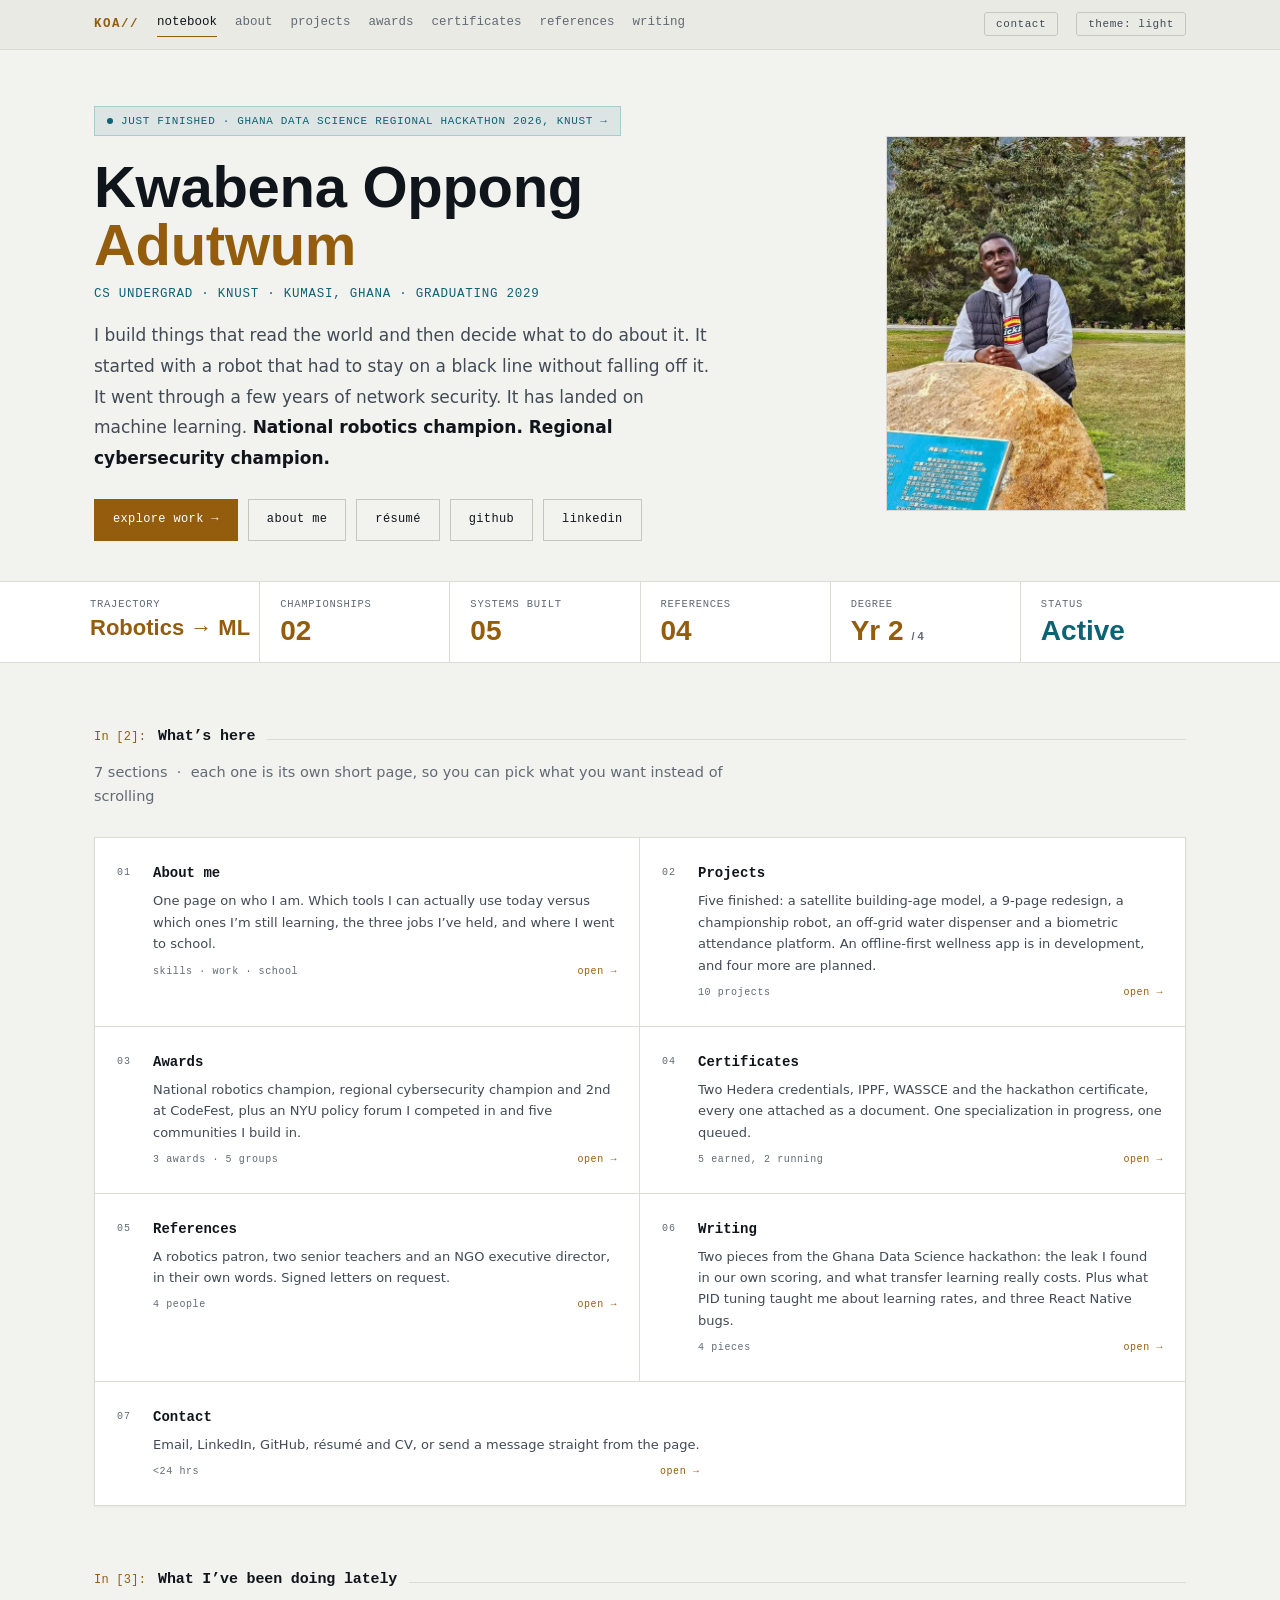
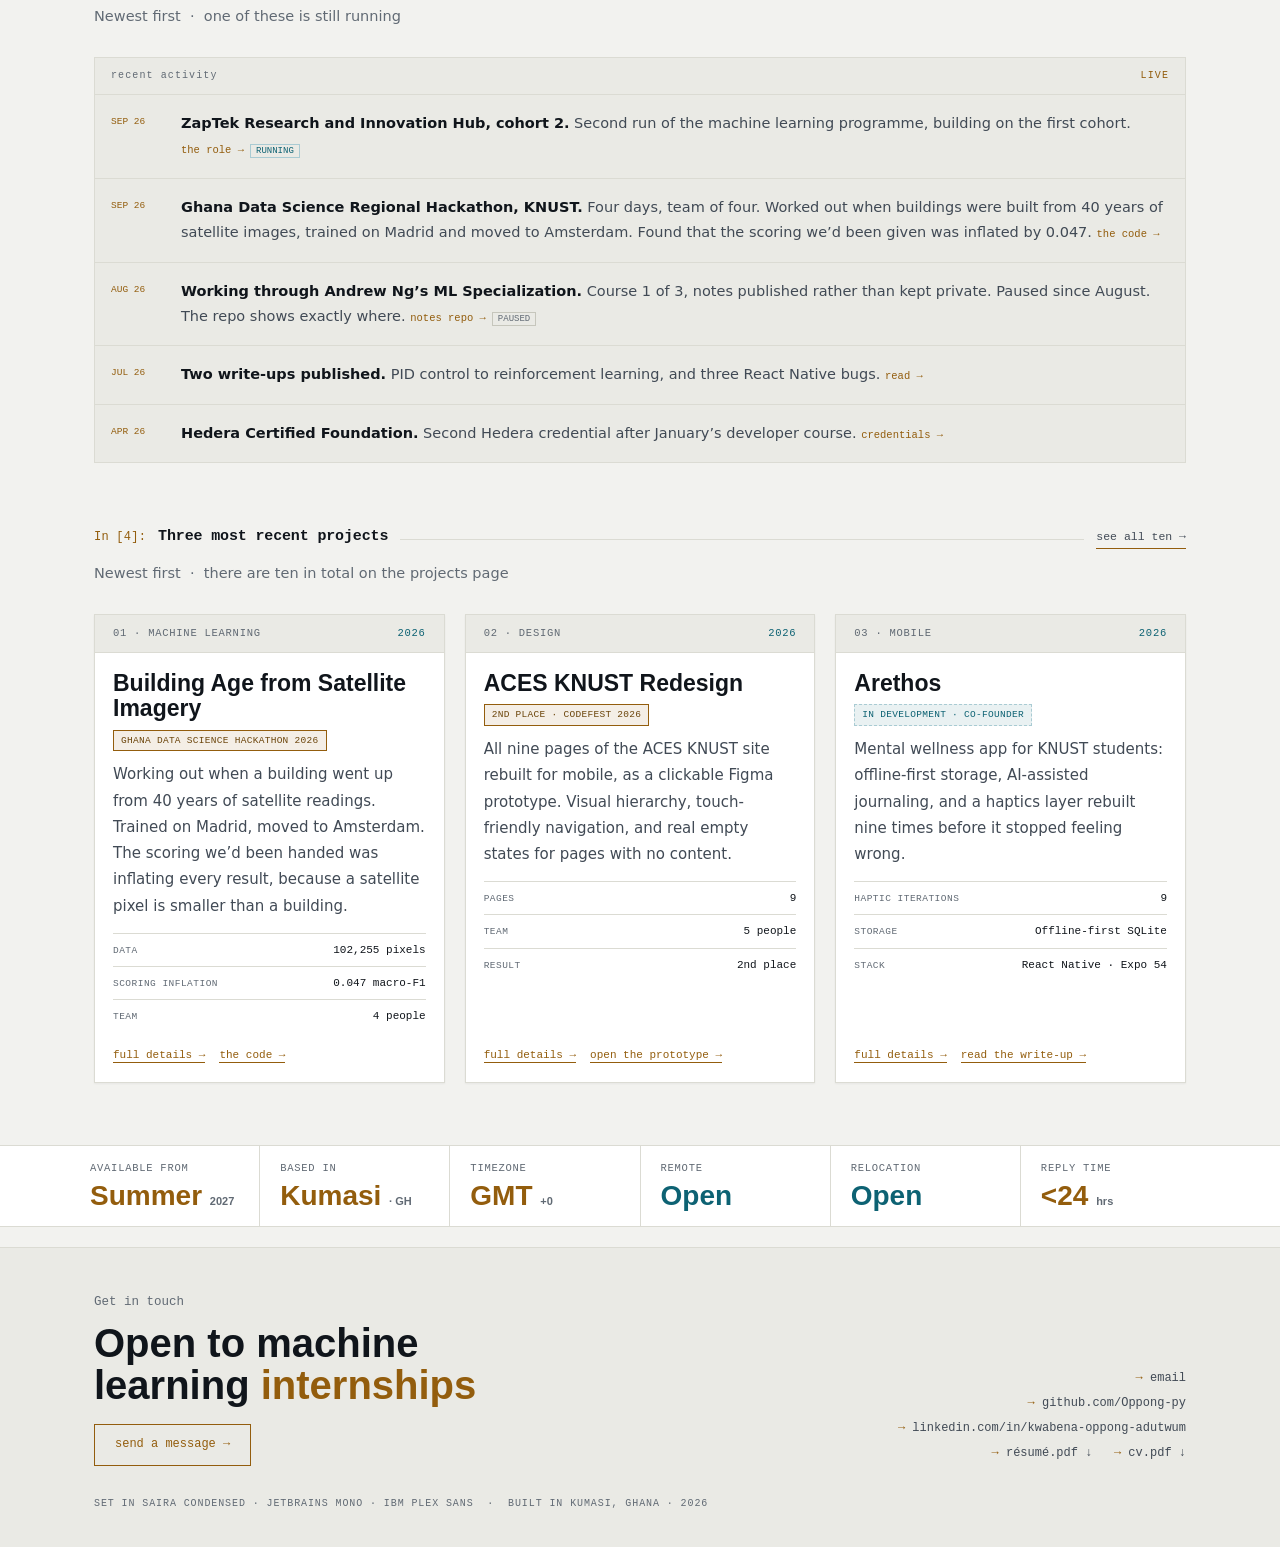
==== commit 49505e05: "Text_update" ====
--- a/index.html
+++ b/index.html
@@ -3,18 +3,23 @@
 <head>
 <meta charset="UTF-8">
 <meta name="viewport" content="width=device-width, initial-scale=1.0">
+<meta http-equiv="Content-Security-Policy" content="default-src 'self'; base-uri 'self'; object-src 'none'; script-src 'self' 'sha256-2ElPHIPE8Q+Jko6kBx0FxSscNRR/ViGcCvGbqpuE5KE=' 'sha256-2zb+mQBzGT9uicoOkUEa5SNSH8Clbm29IaGXX9ww3PA='; style-src 'self' 'unsafe-inline' https://fonts.googleapis.com; font-src 'self' https://fonts.gstatic.com; img-src 'self' data:; media-src 'self'; manifest-src 'self'; connect-src 'self'; form-action 'self' https://formspree.io; upgrade-insecure-requests">
+<meta name="referrer" content="strict-origin-when-cross-origin">
 <title>Kwabena Oppong Adutwum | CS Undergrad &middot; Robotics &amp; Applied ML</title>
-<meta name="description" content="Kwabena Oppong Adutwum — Computer Science undergraduate at KNUST, Ghana. National Robotics Champion 2025. Regional Cybersecurity Champion 2024. Building toward machine learning, from control loops to classifiers.">
+<meta name="description" content="Kwabena Oppong Adutwum, Computer Science undergraduate at KNUST, Ghana. National Robotics Champion 2025. Regional Cybersecurity Champion 2024. Building toward machine learning, from control loops to classifiers.">
 <link rel="icon" href="assets/icons/favicon.ico" sizes="any">
 <link rel="icon" type="image/png" sizes="32x32" href="assets/icons/favicon-32.png">
 <link rel="icon" type="image/png" sizes="16x16" href="assets/icons/favicon-16.png">
+<link rel="icon" type="image/png" sizes="48x48" href="assets/icons/favicon-48.png">
 <link rel="apple-touch-icon" href="assets/icons/apple-touch-icon.png">
+<link rel="manifest" href="site.webmanifest">
+<meta name="theme-color" content="#935D0D">
 <link rel="canonical" href="https://oppong-py.github.io/">
 <meta property="og:url" content="https://oppong-py.github.io/">
 <meta property="og:title" content="Kwabena Oppong Adutwum | CS Undergrad &middot; Robotics &amp; Applied ML">
-<meta property="og:description" content="Kwabena Oppong Adutwum — Computer Science undergraduate at KNUST, Ghana. National Robotics Champion 2025. Regional Cybersecurity Champion 2024. Building toward machine learning, from control loops to classifiers.">
+<meta property="og:description" content="Kwabena Oppong Adutwum, Computer Science undergraduate at KNUST, Ghana. National Robotics Champion 2025. Regional Cybersecurity Champion 2024. Building toward machine learning, from control loops to classifiers.">
 <meta property="og:type" content="website">
-<meta property="og:image" content="https://oppong-py.github.io/assets/images/og-preview.png">
+<meta property="og:image" content="https://oppong-py.github.io/assets/images/og/default.png">
 <meta name="twitter:card" content="summary_large_image">
 <script>(function(){var r=document.documentElement;
 try{var t=localStorage.getItem('koa-theme');
@@ -28,19 +33,12 @@
   else document.addEventListener('DOMContentLoaded',function(){requestAnimationFrame(show);});
   setTimeout(show,1200);                       /* failsafe: never stay blank */
 }}catch(e){r.className+=' is-ready';}})();</script>
-<script type="application/ld+json">
-{"@context":"https://schema.org","@type":"ProfilePage","mainEntity":{"@type":"Person",
-"name":"Kwabena Oppong Adutwum","url":"https://oppong-py.github.io","jobTitle":"Computer Science Student",
-"description":"Computer Science undergraduate at KNUST with hands-on experience in embedded intelligence, autonomous systems, and applied machine learning.",
-"image":"https://oppong-py.github.io/assets/images/portrait-v2.jpg","email":"oppongkwabena1777dev@gmail.com",
-"sameAs":["https://github.com/Oppong-py","https://www.linkedin.com/in/kwabena-oppong-adutwum"],
-"alumniOf":{"@type":"CollegeOrUniversity","name":"Kwame Nkrumah University of Science and Technology","url":"https://www.knust.edu.gh"},
-"knowsAbout":["Machine Learning","Python","NumPy","Pandas","Robotics","PID Control","Cybersecurity","React Native"],
-"award":["National Champion — Robofest Ghana 2025","Regional Champion — National Cybersecurity Challenge 2024","2nd Place — CodeFest 2026 UI/UX Challenge"]}}
-</script>
 <link rel="preconnect" href="https://fonts.googleapis.com">
 <link rel="preconnect" href="https://fonts.gstatic.com" crossorigin>
 <link href="https://fonts.googleapis.com/css2?family=Saira+Condensed:wght@500;600;700&family=JetBrains+Mono:wght@400;500;700&family=IBM+Plex+Sans:wght@400;500;600&display=swap" rel="stylesheet">
+<script type="application/ld+json">
+{"@context":"https://schema.org","@graph":[{"@type":"Person","@id":"https://oppong-py.github.io/#person","name":"Kwabena Oppong Adutwum","alternateName":"Oppong","url":"https://oppong-py.github.io/","jobTitle":"Computer Science Student","description":"Computer Science undergraduate at KNUST, Kumasi, working in applied machine learning after a route through robotics and cybersecurity.","image":"https://oppong-py.github.io/assets/images/portrait-v2.webp","email":"oppongkwabena1777dev@gmail.com","nationality":{"@type":"Country","name":"Ghana"},"address":{"@type":"PostalAddress","addressLocality":"Kumasi","addressCountry":"GH"},"sameAs":["https://github.com/Oppong-py","https://www.linkedin.com/in/kwabena-oppong-adutwum"],"alumniOf":{"@type":"HighSchool","name":"Prempeh College","address":{"@type":"PostalAddress","addressLocality":"Kumasi","addressCountry":"GH"}},"affiliation":{"@type":"CollegeOrUniversity","name":"Kwame Nkrumah University of Science and Technology","url":"https://www.knust.edu.gh"},"knowsLanguage":["en","fr"],"knowsAbout":["Machine Learning","Python","NumPy","pandas","scikit-learn","Matplotlib","Remote Sensing","Cross-Validation","Domain Adaptation","Robotics","PID Control","Cybersecurity","React Native"],"award":["National Champion, Robofest Ghana 2025","Regional Champion, National Cybersecurity Challenge 2024","2nd Place, ACES CodeFest 2026 UI/UX Challenge"]},{"@type":"WebSite","@id":"https://oppong-py.github.io/#website","url":"https://oppong-py.github.io/","name":"Kwabena Oppong Adutwum","inLanguage":"en","publisher":{"@id":"https://oppong-py.github.io/#person"}},{"@type":"BreadcrumbList","@id":"https://oppong-py.github.io/#crumbs","itemListElement":[{"@type":"ListItem","position":1,"name":"Notebook","item":"https://oppong-py.github.io/"}]},{"@type":"ProfilePage","@id":"https://oppong-py.github.io/#page","name":"Kwabena Oppong Adutwum | CS Undergrad &middot; Robotics &amp; Applied ML","description":"Kwabena Oppong Adutwum, Computer Science undergraduate at KNUST, Ghana. National Robotics Champion 2025. Regional Cybersecurity Champion 2024. Building toward machine learning, from control loops to classifiers.","url":"https://oppong-py.github.io/","inLanguage":"en","isPartOf":{"@id":"https://oppong-py.github.io/#website"},"primaryImageOfPage":"https://oppong-py.github.io/assets/images/og/default.png","breadcrumb":{"@id":"https://oppong-py.github.io/#crumbs"},"mainEntity":{"@id":"https://oppong-py.github.io/#person"}}]}
+</script>
 <link rel="stylesheet" href="styles.css">
 </head>
 <body>
@@ -62,13 +60,14 @@
   </div>
 </nav>
 
-<div class="wrap hero" id="main">
+<main id="main">
+<div class="wrap hero">
   <div class="grid">
     <div>
-      <a class="live" href="https://www.linkedin.com/posts/hack4dev-datascience-python-share-7483952238399242240-3sN1/" target="_blank" rel="noopener"><i></i>JUST FINISHED &mdash; GHANA DATA SCIENCE REGIONAL HACKATHON 2026, KNUST &rarr;</a>
+      <a class="live" href="https://www.linkedin.com/posts/hack4dev-datascience-python-share-7483952238399242240-3sN1/" target="_blank" rel="noopener"><i></i>JUST FINISHED &middot; GHANA DATA SCIENCE REGIONAL HACKATHON 2026, KNUST &rarr;</a>
       <h1>Kwabena Oppong <em>Adutwum</em></h1>
       <div class="role">CS UNDERGRAD &middot; KNUST &middot; KUMASI, GHANA &middot; GRADUATING 2029</div>
-      <p class="blurb">I build things that read the world and then decide what to do about it. It started with a robot that had to stay on a black line without falling off it, went through a few years of network security, and has landed on machine learning. <b>National robotics champion. Regional cybersecurity champion.</b></p>
+      <p class="blurb">I build things that read the world and then decide what to do about it. It started with a robot that had to stay on a black line without falling off it. It went through a few years of network security. It has landed on machine learning. <b>National robotics champion. Regional cybersecurity champion.</b></p>
       <div class="cta">
         <a class="p" href="projects.html">explore work &rarr;</a>
         <a href="about.html">about me</a>
@@ -78,7 +77,7 @@
       </div>
     </div>
     <div class="portrait">
-      <img src="assets/images/portrait-v2.jpg" alt="Kwabena Oppong Adutwum" width="720" height="900">
+      <img src="assets/images/portrait-v2.webp" alt="Kwabena Oppong Adutwum" width="600" height="750" fetchpriority="high" decoding="async">
     </div>
   </div>
 </div>
@@ -87,9 +86,9 @@
   <div class="wrap">
     <div class="c"><div class="l">Trajectory</div><div class="v" style="font-size:22px">Robotics &rarr; ML</div></div>
     <div class="c"><div class="l">Championships</div><div class="v num">02</div></div>
-    <div class="c"><div class="l">Systems built</div><div class="v num">06</div></div>
+    <div class="c"><div class="l">Systems built</div><div class="v num">05</div></div>
     <div class="c"><div class="l">References</div><div class="v num">04</div></div>
-    <div class="c"><div class="l">Degree</div><div class="v">Yr 1 <small>/ 4</small></div></div>
+    <div class="c"><div class="l">Degree</div><div class="v">Yr 2 <small>/ 4</small></div></div>
     <div class="c"><div class="l">Status</div><div class="v cool">Active</div></div>
   </div>
 </div>
@@ -106,7 +105,7 @@
       <div class="n">01</div>
       <div class="b">
         <div class="cd">About me</div>
-        <p>One page on who I am &mdash; which tools I can actually use today versus which ones I&rsquo;m still learning, the three jobs I&rsquo;ve held, and where I went to school.</p>
+        <p>One page on who I am. Which tools I can actually use today versus which ones I&rsquo;m still learning, the three jobs I&rsquo;ve held, and where I went to school.</p>
         <div class="mt"><span>skills &middot; work &middot; school</span><i>open &rarr;</i></div>
       </div>
     </a>
@@ -114,7 +113,7 @@
       <div class="n">02</div>
       <div class="b">
         <div class="cd">Projects</div>
-        <p>Six finished &mdash; a satellite building-age model, a 9-page redesign, an offline-first wellness app, a championship robot, an off-grid water dispenser, a biometric attendance platform &mdash; plus four more I have planned.</p>
+        <p>Five finished: a satellite building-age model, a 9-page redesign, a championship robot, an off-grid water dispenser and a biometric attendance platform. An offline-first wellness app is in development, and four more are planned.</p>
         <div class="mt"><span>10 projects</span><i>open &rarr;</i></div>
       </div>
     </a>
@@ -122,16 +121,16 @@
       <div class="n">03</div>
       <div class="b">
         <div class="cd">Awards</div>
-        <p>National robotics champion, regional cybersecurity champion, 2nd at CodeFest, an NYU policy forum &mdash; and five communities I build in.</p>
-        <div class="mt"><span>4 awards &middot; 6 groups</span><i>open &rarr;</i></div>
+        <p>National robotics champion, regional cybersecurity champion and 2nd at CodeFest, plus an NYU policy forum I competed in and five communities I build in.</p>
+        <div class="mt"><span>3 awards &middot; 5 groups</span><i>open &rarr;</i></div>
       </div>
     </a>
     <a class="tc" href="certifications.html">
       <div class="n">04</div>
       <div class="b">
         <div class="cd">Certificates</div>
-        <p>Two Hedera credentials, IPPF, WASSCE &mdash; every certificate attached as a document. One specialization in progress, one queued.</p>
-        <div class="mt"><span>4 earned, 2 running</span><i>open &rarr;</i></div>
+        <p>Two Hedera credentials, IPPF, WASSCE and the hackathon certificate, every one attached as a document. One specialization in progress, one queued.</p>
+        <div class="mt"><span>5 earned, 2 running</span><i>open &rarr;</i></div>
       </div>
     </a>
     <a class="tc" href="testimonials.html">
@@ -146,7 +145,7 @@
       <div class="n">06</div>
       <div class="b">
         <div class="cd">Writing</div>
-        <p>Two pieces from the Ghana Data Science hackathon &mdash; the leak I found in our own scoring, and what transfer learning really costs &mdash; plus what PID tuning taught me about learning rates.</p>
+        <p>Two pieces from the Ghana Data Science hackathon: the leak I found in our own scoring, and what transfer learning really costs. Plus what PID tuning taught me about learning rates, and three React Native bugs.</p>
         <div class="mt"><span>4 pieces</span><i>open &rarr;</i></div>
       </div>
     </a>
@@ -154,7 +153,7 @@
       <div class="n">07</div>
       <div class="b">
         <div class="cd">Contact</div>
-        <p>Email, LinkedIn, GitHub, r&eacute;sum&eacute; and CV &mdash; or send a message straight from the page.</p>
+        <p>Email, LinkedIn, GitHub, r&eacute;sum&eacute; and CV, or send a message straight from the page.</p>
         <div class="mt"><span>&lt;24 hrs</span><i>open &rarr;</i></div>
       </div>
     </a>
@@ -170,10 +169,10 @@
   <div class="out">Newest first &nbsp;&middot;&nbsp; one of these is still running</div>
   <div class="log" id="log">
     <div class="h"><span>recent activity</span><b>LIVE</b></div>
-    <div class="r"><time>SEP 26</time><span><b>ZapTek Research and Innovation Hub &mdash; cohort 2.</b> Second run of the machine learning programme, building on the first cohort. <a href="about.html#experience">the role &rarr;</a><span class="st">RUNNING</span></span></div>
+    <div class="r"><time>SEP 26</time><span><b>ZapTek Research and Innovation Hub, cohort 2.</b> Second run of the machine learning programme, building on the first cohort. <a href="about.html#experience">the role &rarr;</a><span class="st">RUNNING</span></span></div>
     <div class="r"><time>SEP 26</time><span><b>Ghana Data Science Regional Hackathon, KNUST.</b> Four days, team of four. Worked out when buildings were built from 40 years of satellite images, trained on Madrid and moved to Amsterdam. Found that the scoring we&rsquo;d been given was inflated by 0.047. <a href="https://github.com/Oppong-py/gds-hackathon-2026-building-age" target="_blank" rel="noopener">the code &rarr;</a></span></div>
-    <div class="r"><time>AUG 26</time><span><b>Working through Andrew Ng&rsquo;s ML Specialization.</b> Course 1 of 3, notes published rather than kept private. Paused since August &mdash; the repo shows exactly where. <a href="https://github.com/Oppong-py/ml-specialization-coursera" target="_blank" rel="noopener">notes repo &rarr;</a><span class="st off">PAUSED</span></span></div>
-    <div class="r"><time>JUL 26</time><span><b>Two write-ups published</b> &mdash; PID control to reinforcement learning; three React Native bugs. <a href="writing.html">read &rarr;</a></span></div>
+    <div class="r"><time>AUG 26</time><span><b>Working through Andrew Ng&rsquo;s ML Specialization.</b> Course 1 of 3, notes published rather than kept private. Paused since August. The repo shows exactly where. <a href="https://github.com/Oppong-py/ml-specialization-coursera" target="_blank" rel="noopener">notes repo &rarr;</a><span class="st off">PAUSED</span></span></div>
+    <div class="r"><time>JUL 26</time><span><b>Two write-ups published.</b> PID control to reinforcement learning, and three React Native bugs. <a href="writing.html">read &rarr;</a></span></div>
     <div class="r"><time>APR 26</time><span><b>Hedera Certified Foundation.</b> Second Hedera credential after January&rsquo;s developer course. <a href="certifications.html">credentials &rarr;</a></span></div>
   </div>
 </section>
@@ -193,7 +192,7 @@
       <div class="body">
         <h3>Building Age from Satellite Imagery</h3>
         <span class="tag">GHANA DATA SCIENCE HACKATHON 2026</span>
-        <p>Working out when a building went up from 40 years of satellite readings &mdash; trained on Madrid, moved to Amsterdam. The scoring we&rsquo;d been handed was inflating every result, because a satellite pixel is smaller than a building.</p>
+        <p>Working out when a building went up from 40 years of satellite readings. Trained on Madrid, moved to Amsterdam. The scoring we&rsquo;d been handed was inflating every result, because a satellite pixel is smaller than a building.</p>
         <div class="spec">
           <div class="r"><span class="k">Data</span><span class="v num">102,255 pixels</span></div>
           <div class="r"><span class="k">Scoring inflation</span><span class="v num">0.047 macro-F1</span></div>
@@ -208,7 +207,7 @@
       <div class="body">
         <h3>ACES KNUST Redesign</h3>
         <span class="tag">2ND PLACE &middot; CODEFEST 2026</span>
-        <p>All nine pages of the ACES KNUST site rebuilt for mobile as a clickable Figma prototype &mdash; visual hierarchy, touch-friendly navigation, and real empty states for pages with no content.</p>
+        <p>All nine pages of the ACES KNUST site rebuilt for mobile, as a clickable Figma prototype. Visual hierarchy, touch-friendly navigation, and real empty states for pages with no content.</p>
         <div class="spec">
           <div class="r"><span class="k">Pages</span><span class="v num">9</span></div>
           <div class="r"><span class="k">Team</span><span class="v">5 people</span></div>
@@ -223,7 +222,7 @@
       <div class="body">
         <h3>Arethos</h3>
         <span class="tag wip">IN DEVELOPMENT &middot; CO-FOUNDER</span>
-        <p>Mental wellness app for KNUST students &mdash; offline-first storage, AI-assisted journaling, and a haptics layer rebuilt nine times before it stopped feeling wrong.</p>
+        <p>Mental wellness app for KNUST students: offline-first storage, AI-assisted journaling, and a haptics layer rebuilt nine times before it stopped feeling wrong.</p>
         <div class="spec">
           <div class="r"><span class="k">Haptic iterations</span><span class="v num">9</span></div>
           <div class="r"><span class="k">Storage</span><span class="v">Offline-first SQLite</span></div>
@@ -247,6 +246,7 @@
   </div>
 </div>
 
+</main>
 <footer>
   <div class="wrap">
     <div class="top">
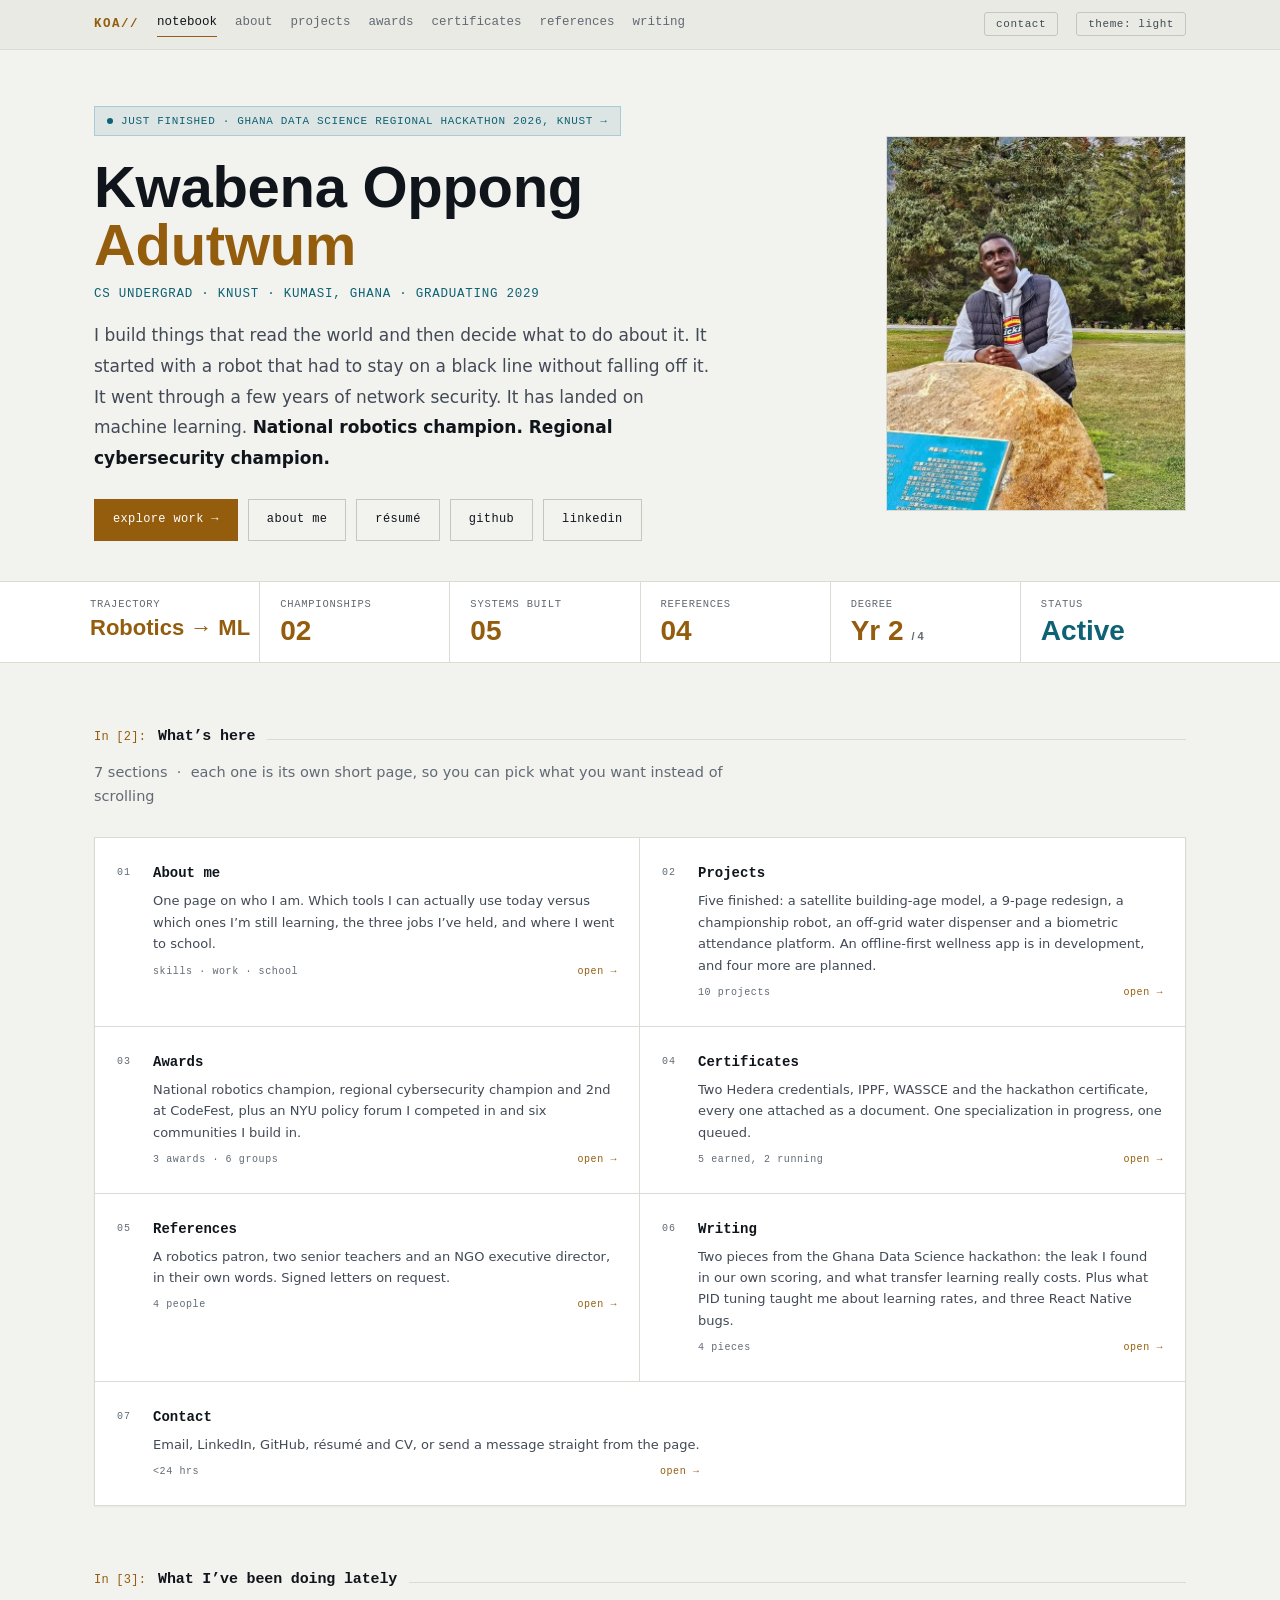
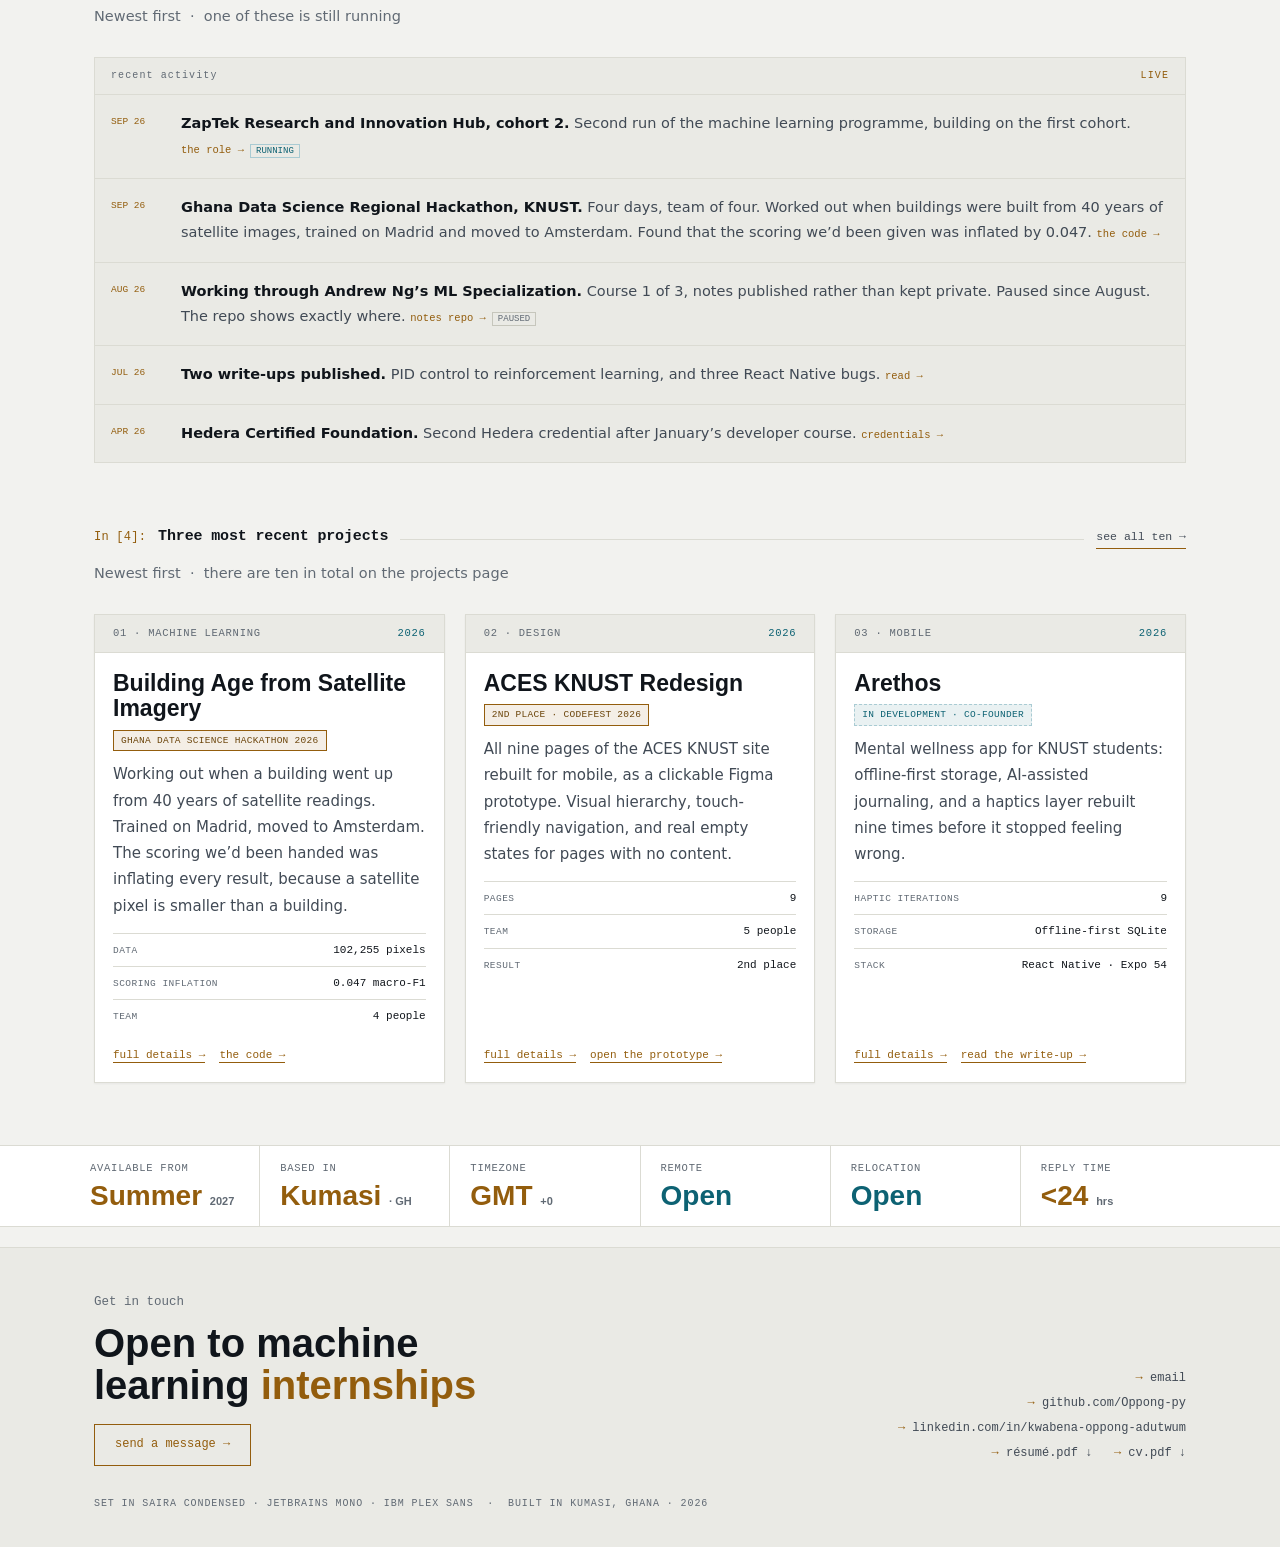
==== commit 7f5d633b: "doc_upadate" ====
--- a/index.html
+++ b/index.html
@@ -3,7 +3,7 @@
 <head>
 <meta charset="UTF-8">
 <meta name="viewport" content="width=device-width, initial-scale=1.0">
-<meta http-equiv="Content-Security-Policy" content="default-src 'self'; base-uri 'self'; object-src 'none'; script-src 'self' 'sha256-2ElPHIPE8Q+Jko6kBx0FxSscNRR/ViGcCvGbqpuE5KE=' 'sha256-2zb+mQBzGT9uicoOkUEa5SNSH8Clbm29IaGXX9ww3PA='; style-src 'self' 'unsafe-inline' https://fonts.googleapis.com; font-src 'self' https://fonts.gstatic.com; img-src 'self' data:; media-src 'self'; manifest-src 'self'; connect-src 'self'; form-action 'self' https://formspree.io; upgrade-insecure-requests">
+<meta http-equiv="Content-Security-Policy" content="default-src 'self'; base-uri 'self'; object-src 'none'; script-src 'self' 'sha256-2ElPHIPE8Q+Jko6kBx0FxSscNRR/ViGcCvGbqpuE5KE=' 'sha256-1/iwNmf+Tl4HtbsisiDGjjqU19Ra7FGwI+3F8dh04ck='; style-src 'self' 'unsafe-inline' https://fonts.googleapis.com; font-src 'self' https://fonts.gstatic.com; img-src 'self' data:; media-src 'self'; manifest-src 'self'; connect-src 'self'; form-action 'self' https://formspree.io; upgrade-insecure-requests">
 <meta name="referrer" content="strict-origin-when-cross-origin">
 <title>Kwabena Oppong Adutwum | CS Undergrad &middot; Robotics &amp; Applied ML</title>
 <meta name="description" content="Kwabena Oppong Adutwum, Computer Science undergraduate at KNUST, Ghana. National Robotics Champion 2025. Regional Cybersecurity Champion 2024. Building toward machine learning, from control loops to classifiers.">
@@ -71,7 +71,7 @@
       <div class="cta">
         <a class="p" href="projects.html">explore work &rarr;</a>
         <a href="about.html">about me</a>
-        <a href="assets/docs/resume.pdf" target="_blank" rel="noopener">r&eacute;sum&eacute;</a>
+        <a href="assets/docs/resume.pdf" data-doc data-preview="assets/docs/previews/resume.webp" target="_blank" rel="noopener" data-title="R&eacute;sum&eacute;">r&eacute;sum&eacute;</a>
         <a href="https://github.com/Oppong-py" target="_blank" rel="noopener">github</a>
         <a href="https://www.linkedin.com/in/kwabena-oppong-adutwum" target="_blank" rel="noopener">linkedin</a>
       </div>
@@ -121,8 +121,8 @@
       <div class="n">03</div>
       <div class="b">
         <div class="cd">Awards</div>
-        <p>National robotics champion, regional cybersecurity champion and 2nd at CodeFest, plus an NYU policy forum I competed in and five communities I build in.</p>
-        <div class="mt"><span>3 awards &middot; 5 groups</span><i>open &rarr;</i></div>
+        <p>National robotics champion, regional cybersecurity champion and 2nd at CodeFest, plus an NYU policy forum I competed in and six communities I build in.</p>
+        <div class="mt"><span>3 awards &middot; 6 groups</span><i>open &rarr;</i></div>
       </div>
     </a>
     <a class="tc" href="certifications.html">
@@ -259,17 +259,28 @@
         <a href="mailto:oppongkwabena1777dev@gmail.com"><i>&rarr;</i> email</a><br>
         <a href="https://github.com/Oppong-py" target="_blank" rel="noopener"><i>&rarr;</i> github.com/Oppong-py</a><br>
         <a href="https://www.linkedin.com/in/kwabena-oppong-adutwum" target="_blank" rel="noopener"><i>&rarr;</i> linkedin.com/in/kwabena-oppong-adutwum</a><br>
-        <a href="assets/docs/resume.pdf" target="_blank" rel="noopener"><i>&rarr;</i> r&eacute;sum&eacute;.pdf</a>
-        <a href="assets/docs/resume.pdf" download title="Download r&eacute;sum&eacute;">&darr;</a> &nbsp;
-        <a href="assets/docs/cv.pdf" target="_blank" rel="noopener"><i>&rarr;</i> cv.pdf</a>
-        <a href="assets/docs/cv.pdf" download title="Download CV">&darr;</a>
+        <a href="assets/docs/resume.pdf" data-doc data-preview="assets/docs/previews/resume.webp" target="_blank" rel="noopener" data-title="R&eacute;sum&eacute;"><i>&rarr;</i> r&eacute;sum&eacute;.pdf</a>
+        <a href="assets/docs/resume.pdf" data-doc data-preview="assets/docs/previews/resume.webp" download title="Download r&eacute;sum&eacute;" data-title="R&eacute;sum&eacute;">&darr;</a> &nbsp;
+        <a href="assets/docs/cv.pdf" data-doc data-preview="assets/docs/previews/cv.webp" target="_blank" rel="noopener" data-title="Curriculum Vitae"><i>&rarr;</i> cv.pdf</a>
+        <a href="assets/docs/cv.pdf" data-doc data-preview="assets/docs/previews/cv.webp" download title="Download CV" data-title="Curriculum Vitae">&darr;</a>
       </div>
     </div>
     <div class="colophon">SET IN SAIRA CONDENSED &middot; JETBRAINS MONO &middot; IBM PLEX SANS &nbsp;&middot;&nbsp; BUILT IN KUMASI, GHANA &middot; 2026</div>
   </div>
 </footer>
 
-<div class="lb" id="lb" hidden><button class="lbx" type="button" aria-label="Close">&times;</button><img id="lbi" src="" alt=""></div>
+<div class="vw" id="vw" hidden role="dialog" aria-modal="true" aria-labelledby="vwt">
+  <div class="vwd">
+    <div class="vwh">
+      <div class="vwm"><div class="vwt" id="vwt"></div><div class="vwf" id="vwf"></div></div>
+      <div class="vwa">
+        <a id="vwdl" href="" download>download</a>
+        <button class="vwx" id="vwx" type="button" aria-label="Close">&times;</button>
+      </div>
+    </div>
+    <div class="vwb" id="vwb"></div>
+  </div>
+</div>
 
 <script>
 (function () {
@@ -284,16 +295,123 @@
     root.setAttribute('data-theme', next); save(next); label();
   });
 
-  /* lightbox — any element with data-lb opens its image full size */
-  var lb = document.getElementById('lb'), lbi = document.getElementById('lbi');
-  function close(){ lb.hidden = true; lbi.src = ''; document.body.style.overflow = ''; }
-  document.querySelectorAll('[data-lb]').forEach(function (el) {
-    el.addEventListener('click', function () {
-      lbi.src = el.getAttribute('data-lb');
-      lbi.alt = el.getAttribute('alt') || '';
-      lb.hidden = false; document.body.style.overflow = 'hidden';
-    });
+  /* ---- viewer -------------------------------------------------------
+     Certificates, photos and PDFs open in a window on top of the page
+     instead of navigating away or spawning a tab. With JavaScript off
+     every one of these is still a plain link and still works. */
+  var vw   = document.getElementById('vw'),
+      vwb  = document.getElementById('vwb'),
+      vwt  = document.getElementById('vwt'),
+      vwf  = document.getElementById('vwf'),
+      vwdl = document.getElementById('vwdl'),
+      lastFocus = null;
+
+  var IMG = /\.(png|jpe?g|gif|webp|svg|avif)$/i, PDF = /\.pdf$/i;
+  /* A PDF inside a frame is not rendered by iOS Safari and by most
+     Android browsers: they show an empty box or silently offer a
+     download. Below this width the link is left alone rather than
+     opening a window that cannot draw its contents. */
+  var FRAME_PDF = function(){ return window.innerWidth >= 760; };
+
+  function vwClose(){
+    if (vw.hidden) return;
+    vw.hidden = true; vwb.textContent = ''; vwb.className = 'vwb'; vw.classList.remove('is-img');
+    document.body.style.overflow = '';
+    if (lastFocus && lastFocus.focus) lastFocus.focus();
+    lastFocus = null;
+  }
+
+  function vwOpen(url, title, trigger, preview, isDoc){
+    var file = url.split('/').pop();
+    try { file = decodeURIComponent(file); } catch (e) {}
+    lastFocus = trigger || null;
+    vwt.textContent = title || file;
+    vwf.textContent = file;
+    vwdl.href = url;
+    vwb.textContent = '';
+
+    /* Text documents get the browser's real PDF viewer where it works, so
+       the text stays selectable, searchable and printable. Certificates are
+       pictures and are always shown as pictures. Below 760px nothing is
+       framed, because mobile browsers do not render a PDF in a frame. */
+    var isFrame = PDF.test(url) && FRAME_PDF() && (isDoc || !preview);
+    if (isFrame) {
+      var f = document.createElement('iframe');
+      f.src = url + '#view=FitH';
+      f.title = title || file;
+      vwb.appendChild(f);
+    } else {
+      var i = document.createElement('img');
+      i.src = preview || url; i.alt = title || file; i.decoding = 'async';
+      vwb.appendChild(i);
+    }
+    /* Nothing in this window sends the reader anywhere else. A picture is
+       already fully on screen and needs no control at all beyond close.
+       A document keeps its download, which is also the way out if a
+       browser refuses to draw the PDF. */
+    vwdl.hidden = !isDoc;
+    vw.classList.toggle('is-img', !isFrame);
+    vwb.className = 'vwb' + (isFrame ? '' : ' can-zoom');
+    vw.hidden = false;
+    document.body.style.overflow = 'hidden';
+    document.getElementById('vwx').focus();
+  }
+
+  /* One delegated handler covers every asset link on the page, including
+     any added later, so no link can be forgotten. */
+  document.addEventListener('click', function (e) {
+    if (e.defaultPrevented || e.button !== 0) return;
+    if (e.metaKey || e.ctrlKey || e.shiftKey || e.altKey) return;   /* let them open a tab on purpose */
+    if (!vw.hidden && vw.contains(e.target)) return;   /* the window's own controls */
+    var el = e.target.closest ? e.target.closest('[data-lb], a[href]') : null;
+    if (!el) return;
+
+    var url = el.getAttribute('data-lb') || el.getAttribute('href') || '';
+    if (!url) return;
+    if (el.hasAttribute('download')) return;
+    var u; try { u = new URL(url, location.href); } catch (err) { return; }
+    if (u.origin !== location.origin) return;
+    var isImg = IMG.test(u.pathname), isPdf = PDF.test(u.pathname);
+    if (!isImg && !isPdf) return;
+    var preview = el.getAttribute('data-preview') || '';
+    var isDoc   = el.hasAttribute('data-doc');
+    /* A certificate is a picture, so it ships as one: it draws in every
+       browser and on every phone, needs no plugin, and is a quarter of the
+       weight. Text documents keep their PDF. */
+    if (isPdf && !preview && !FRAME_PDF()) return;    /* phones: open it normally */
+
+    e.preventDefault();
+    vwOpen(u.pathname + u.search,
+           el.getAttribute('data-title') || (el.getAttribute('alt') || '').trim() ||
+           (el.textContent || '').replace(/[→↓←·]/g, '').trim(),
+           el, preview, isDoc);
   });
+
+  /* tap or click the picture to switch between fitting the window and
+     twice its width; the container scrolls */
+  vwb.addEventListener('click', function (e) {
+    if (e.target.tagName !== 'IMG') return;
+    vwb.classList.toggle('zoom');
+  });
+
+  document.getElementById('vwx').addEventListener('click', vwClose);
+  vw.addEventListener('click', function (e) { if (e.target === vw) vwClose(); });
+
+  document.addEventListener('keydown', function (e) {
+    if (vw.hidden) return;
+    if (e.key === 'Escape') { vwClose(); return; }
+    if (e.key !== 'Tab') return;
+    /* keep the keyboard inside the window while it is open */
+    var f = vw.querySelectorAll('a[href]:not([hidden]), button:not([hidden])');
+    if (!f.length) return;
+    var first = f[0], last = f[f.length - 1];
+    if (e.shiftKey && document.activeElement === first) { e.preventDefault(); last.focus(); }
+    else if (!e.shiftKey && document.activeElement === last) { e.preventDefault(); first.focus(); }
+  });
+
+  /* the back button should dismiss the window, not leave the page */
+  window.addEventListener('pageshow', vwClose);
+
   /* ---- page departure ----------------------------------------------
      Deliberately NOT the View Transitions API. That API is unsupported in
      Firefox and silently does nothing when anything is off, and "nothing"
@@ -311,7 +429,7 @@
       if (href.charAt(0) === '#' || /^(mailto|tel):/i.test(href)) return;
       var u; try { u = new URL(a.href, location.href); } catch (err) { return; }
       if (u.origin !== location.origin) return;          /* off-site */
-      if (/\.(pdf|png|jpe?g|gif|svg|mp4|zip)$/i.test(u.pathname)) return;
+      if (/\.(pdf|png|jpe?g|gif|webp|avif|svg|mp4|zip)$/i.test(u.pathname)) return;
       if (u.href === location.href) return;              /* same page */
 
       e.preventDefault();
@@ -352,8 +470,6 @@
     if (s) { s.hidden = false; s.scrollIntoView({block:'center'}); }
   }
 
-  lb.addEventListener('click', close);
-  document.addEventListener('keydown', function (e) { if (e.key === 'Escape' && !lb.hidden) close(); });
 })();
 </script>
 </body>
--- a/styles.css
+++ b/styles.css
@@ -365,14 +365,65 @@
 .mcap{ font-family:var(--m); font-size:10.5px; letter-spacing:.07em; color:var(--dim);
   text-transform:uppercase; padding:6px 18px 0; }
 .media[data-lb]{ cursor:zoom-in; }
-.lb{ position:fixed; inset:0; z-index:200; background:rgba(8,12,16,.92);
-  display:flex; align-items:center; justify-content:center; padding:24px; }
-.lb[hidden]{ display:none !important; }
-.lb img{ max-width:100%; max-height:92vh; object-fit:contain;
-  border:1px solid rgba(255,255,255,.14); }
-.lbx{ position:absolute; top:14px; right:18px; background:none; border:none;
-  color:#fff; font-size:34px; line-height:1; cursor:pointer; opacity:.75; }
-.lbx:hover{ opacity:1; }
+/* ── Viewer: in-page window for certificates, photos and PDFs ──
+   Replaces the old full-bleed lightbox. A recruiter clicking a
+   certificate stays on the page they were reading; Escape, the X, or a
+   click on the backdrop puts them straight back. Download and
+   open-in-new-tab both live inside the window, so nothing the old plain
+   links offered is lost. */
+.vw{ position:fixed; inset:0; z-index:300; display:flex; align-items:center;
+  justify-content:center; padding:30px; background:rgba(12,16,21,.66);
+  -webkit-backdrop-filter:blur(3px); backdrop-filter:blur(3px); }
+.vw[hidden]{ display:none !important; }
+.vwd{ display:flex; flex-direction:column; width:min(1100px,100%); height:min(88vh,100%);
+  background:var(--surface); border:1px solid var(--line2);
+  box-shadow:0 24px 70px rgba(12,16,21,.34); overflow:hidden; }
+.vwh{ display:flex; align-items:center; gap:14px; flex:none;
+  padding:11px 14px; border-bottom:1px solid var(--line); background:var(--sunken); }
+.vwm{ min-width:0; }
+.vwt{ font-family:var(--d); font-size:17px; font-weight:600; color:var(--ink);
+  line-height:1.15; white-space:nowrap; overflow:hidden; text-overflow:ellipsis; }
+.vwf{ font-family:var(--m); font-size:10px; letter-spacing:.06em; color:var(--dim);
+  margin-top:2px; white-space:nowrap; overflow:hidden; text-overflow:ellipsis; }
+.vwa{ margin-left:auto; display:flex; align-items:center; gap:7px; flex:none; }
+.vwa a, .vwx{ font-family:var(--m); font-size:10.5px; letter-spacing:.05em;
+  color:var(--ink2); background:var(--surface); border:1px solid var(--line2);
+  padding:6px 10px; text-decoration:none; cursor:pointer; line-height:1.1;
+  transition:color .15s ease, border-color .15s ease; }
+.vwa a:hover, .vwx:hover{ color:var(--accent); border-color:var(--accent); }
+.vwa a[hidden]{ display:none; }
+.vwx{ font-size:15px; padding:3px 9px 5px; }
+.vwb{ flex:1; min-height:0; display:flex; align-items:center; justify-content:center;
+  background:var(--ground); overflow:auto; padding:0; }
+.vwb img{ display:block; max-width:100%; max-height:100%; object-fit:contain; margin:auto; }
+.vwb iframe{ width:100%; height:100%; border:0; background:#fff; }
+.vwn{ font-family:var(--m); font-size:12px; color:var(--dim); text-align:center;
+  padding:38px 26px; line-height:1.9; max-width:420px; }
+.vwn b{ display:block; font-family:var(--d); font-size:19px; color:var(--ink);
+  margin-bottom:8px; letter-spacing:0; }
+
+/* A tapped image toggles between fitting the window and twice the window
+   width, so a certificate can actually be read on a phone without leaving
+   the page. The container scrolls underneath it. */
+.vwb.zoom{ align-items:flex-start; justify-content:flex-start; cursor:zoom-out; }
+.vwb.zoom img{ max-width:none; max-height:none; width:200%; margin:0; }
+.vwb.can-zoom img{ cursor:zoom-in; }
+
+@media (max-width:880px){
+  .vw{ padding:0; }
+  .vwd{ width:100%; height:100%; border:none; }
+  .vwt{ font-size:15px; }
+  /* an image window hugs its picture instead of stranding it in a tall
+     empty frame; a PDF frame still needs the full height */
+  .vw.is-img .vwd{ height:auto; max-height:100%; }
+  .vw.is-img .vwb{ flex:0 1 auto; }
+}
+@media (prefers-reduced-motion:no-preference){
+  .vw{ animation:vwin .16s ease-out; }
+  .vwd{ animation:vwup .2s cubic-bezier(.2,.7,.3,1); }
+}
+@keyframes vwin{ from{ opacity:0 } to{ opacity:1 } }
+@keyframes vwup{ from{ opacity:0; transform:translateY(10px) scale(.99) } to{ opacity:1; transform:none } }
 
 /* ── Profile: fact sheet ─────────────────────────────────── */
 .fact{ background:var(--sunken); border:1px solid var(--line); font-family:var(--m); }
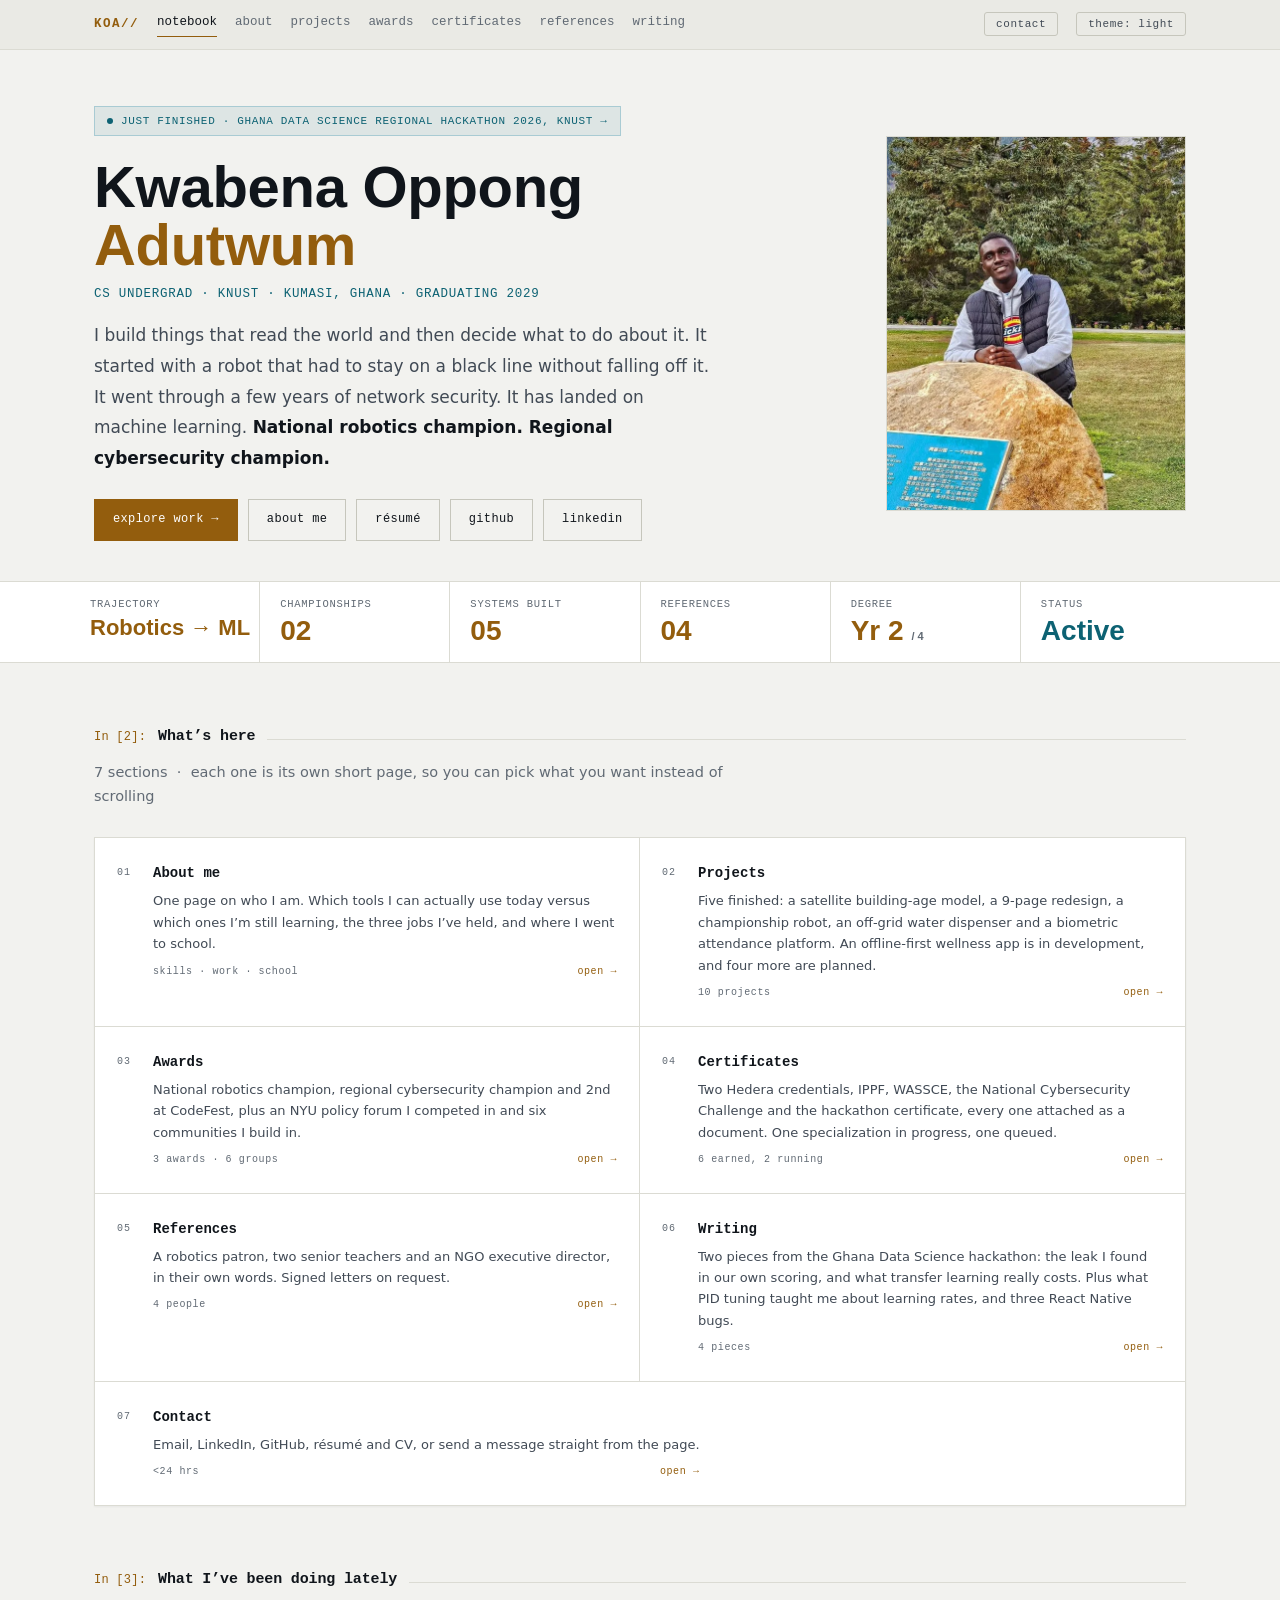
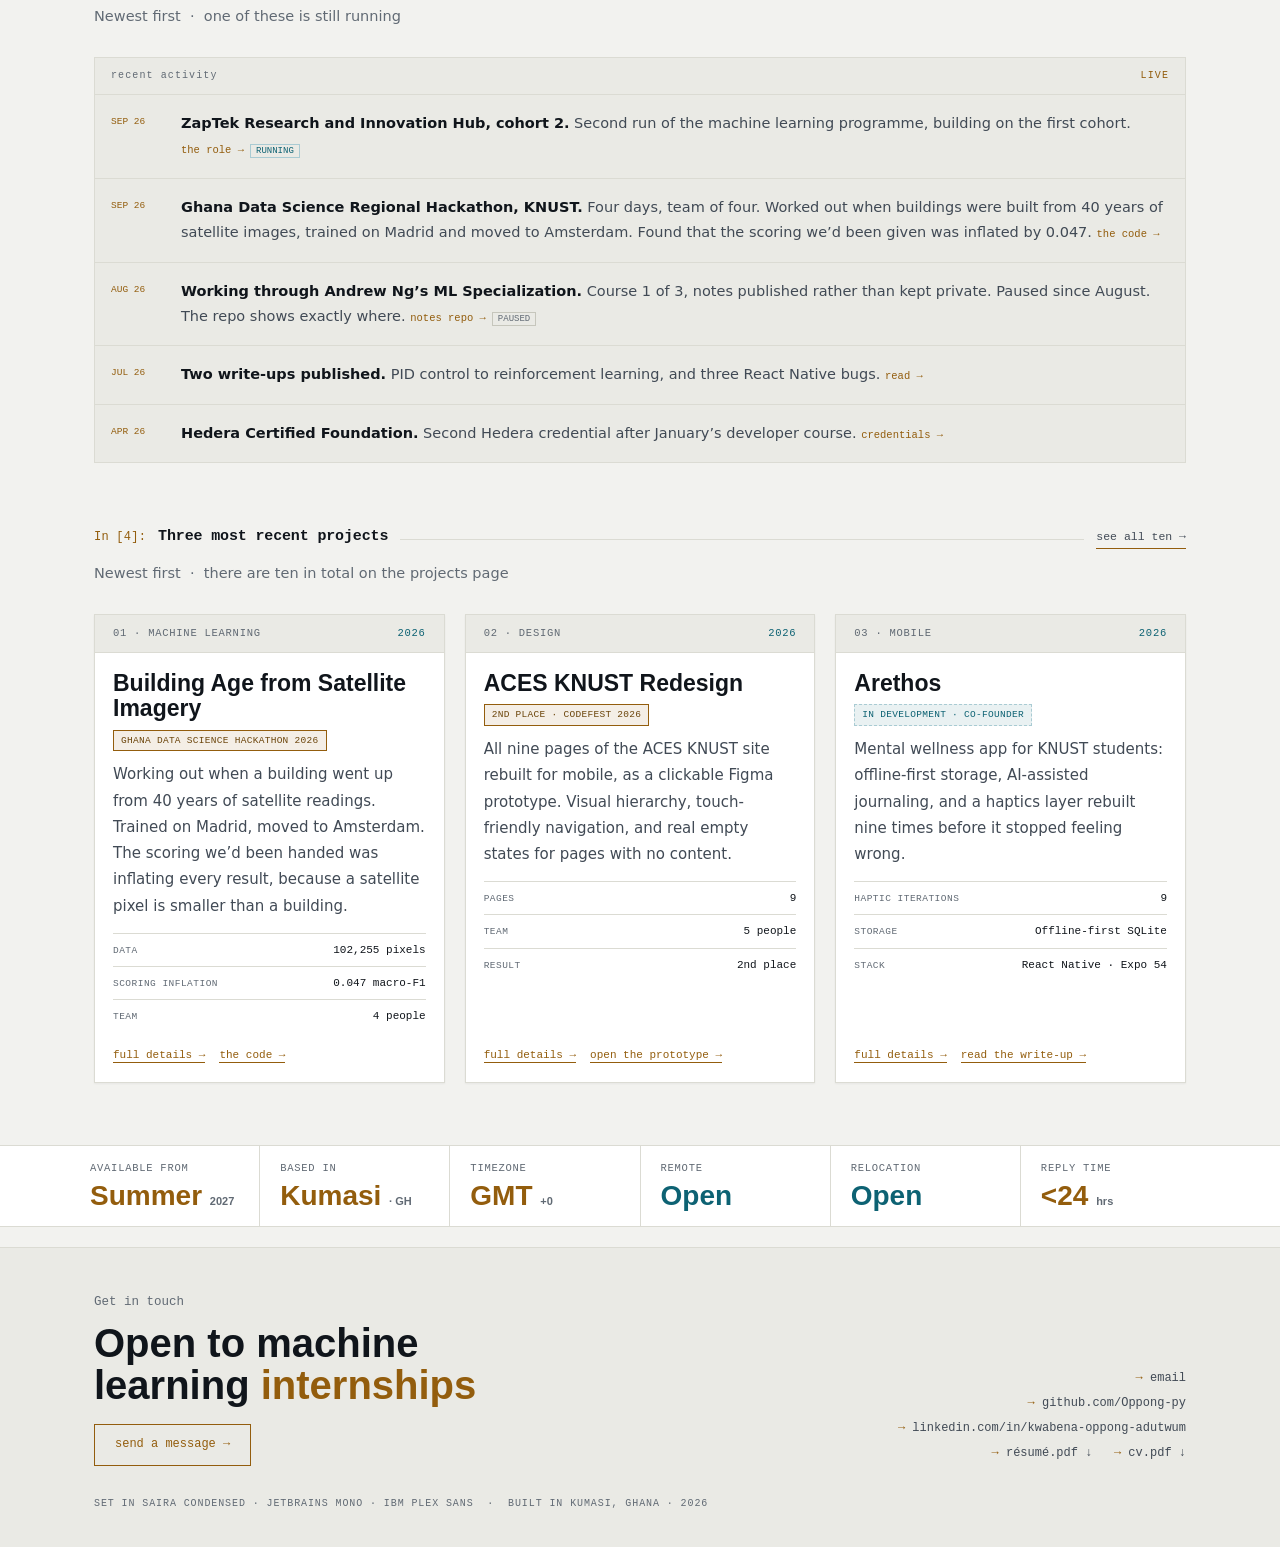
==== commit da0e076d: "cybersecurity_certificate_update" ====
--- a/index.html
+++ b/index.html
@@ -129,8 +129,8 @@
       <div class="n">04</div>
       <div class="b">
         <div class="cd">Certificates</div>
-        <p>Two Hedera credentials, IPPF, WASSCE and the hackathon certificate, every one attached as a document. One specialization in progress, one queued.</p>
-        <div class="mt"><span>5 earned, 2 running</span><i>open &rarr;</i></div>
+        <p>Two Hedera credentials, IPPF, WASSCE, the National Cybersecurity Challenge and the hackathon certificate, every one attached as a document. One specialization in progress, one queued.</p>
+        <div class="mt"><span>6 earned, 2 running</span><i>open &rarr;</i></div>
       </div>
     </a>
     <a class="tc" href="testimonials.html">
